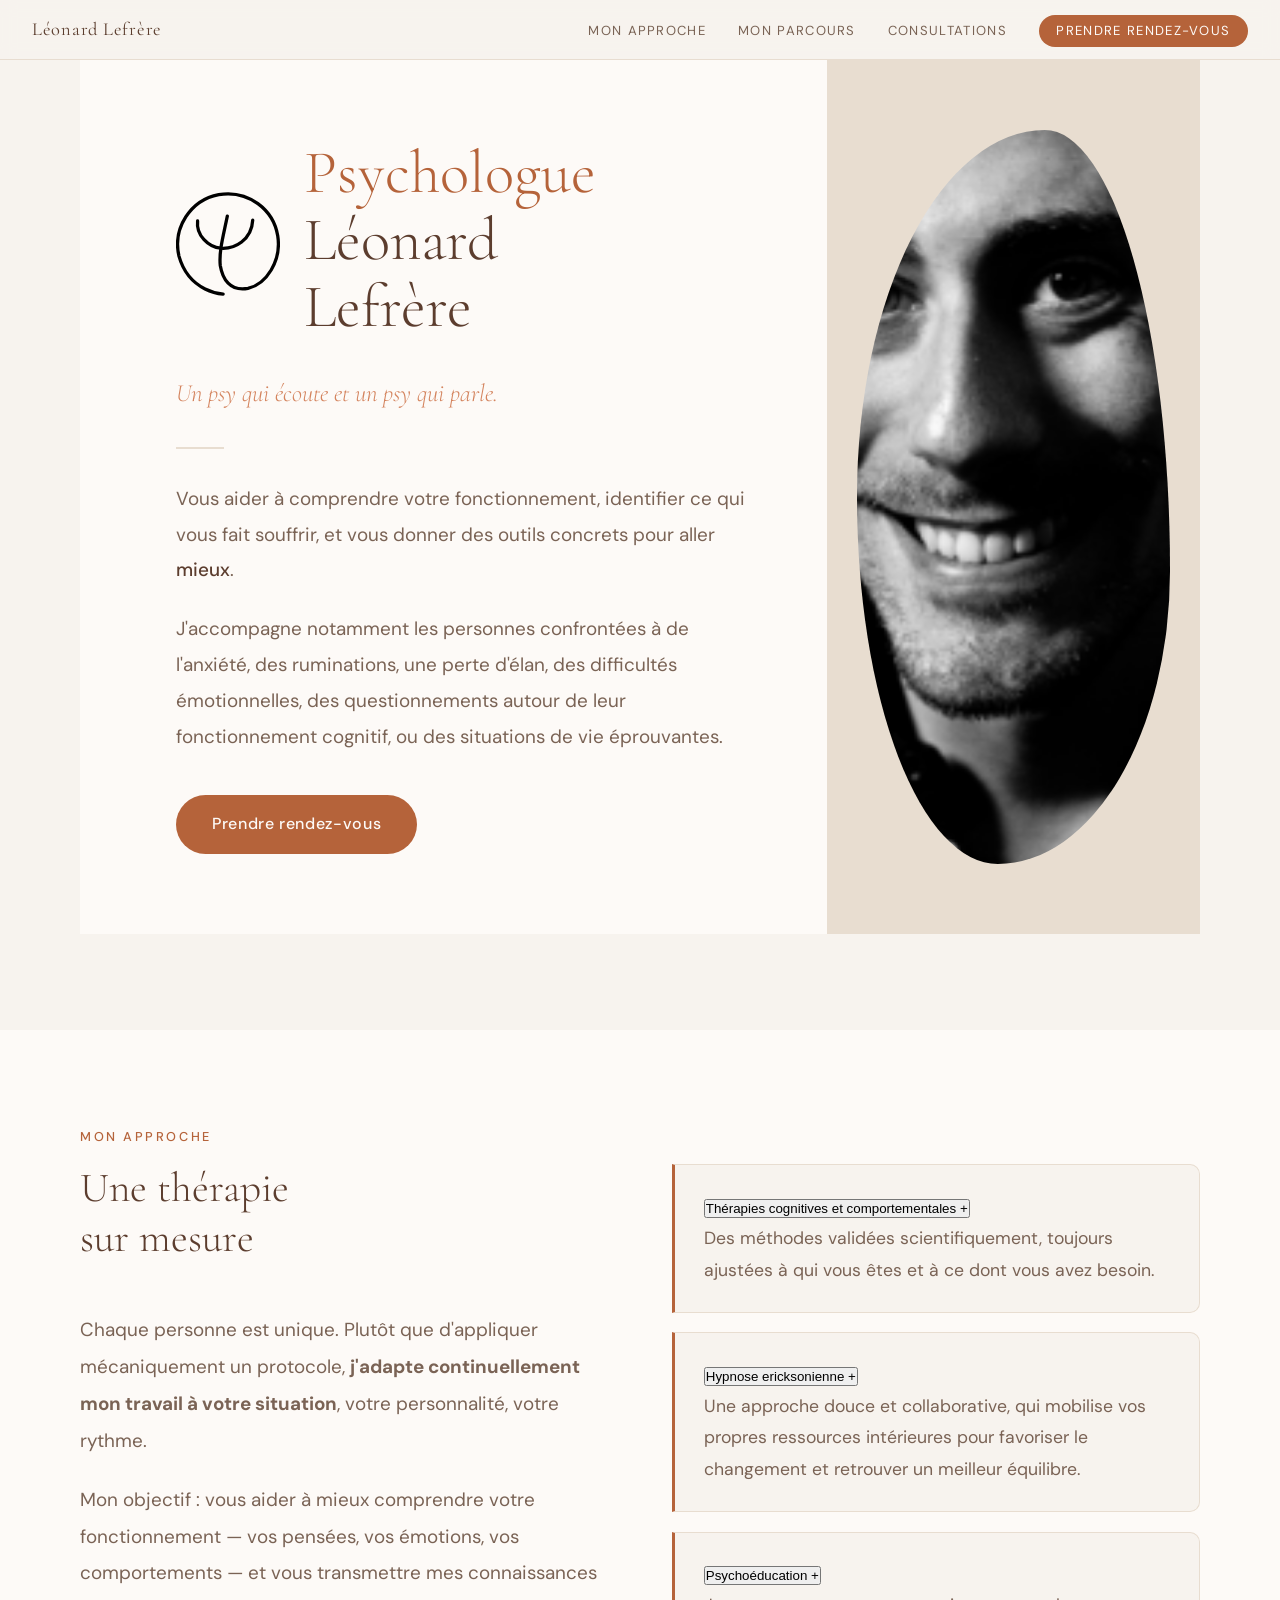
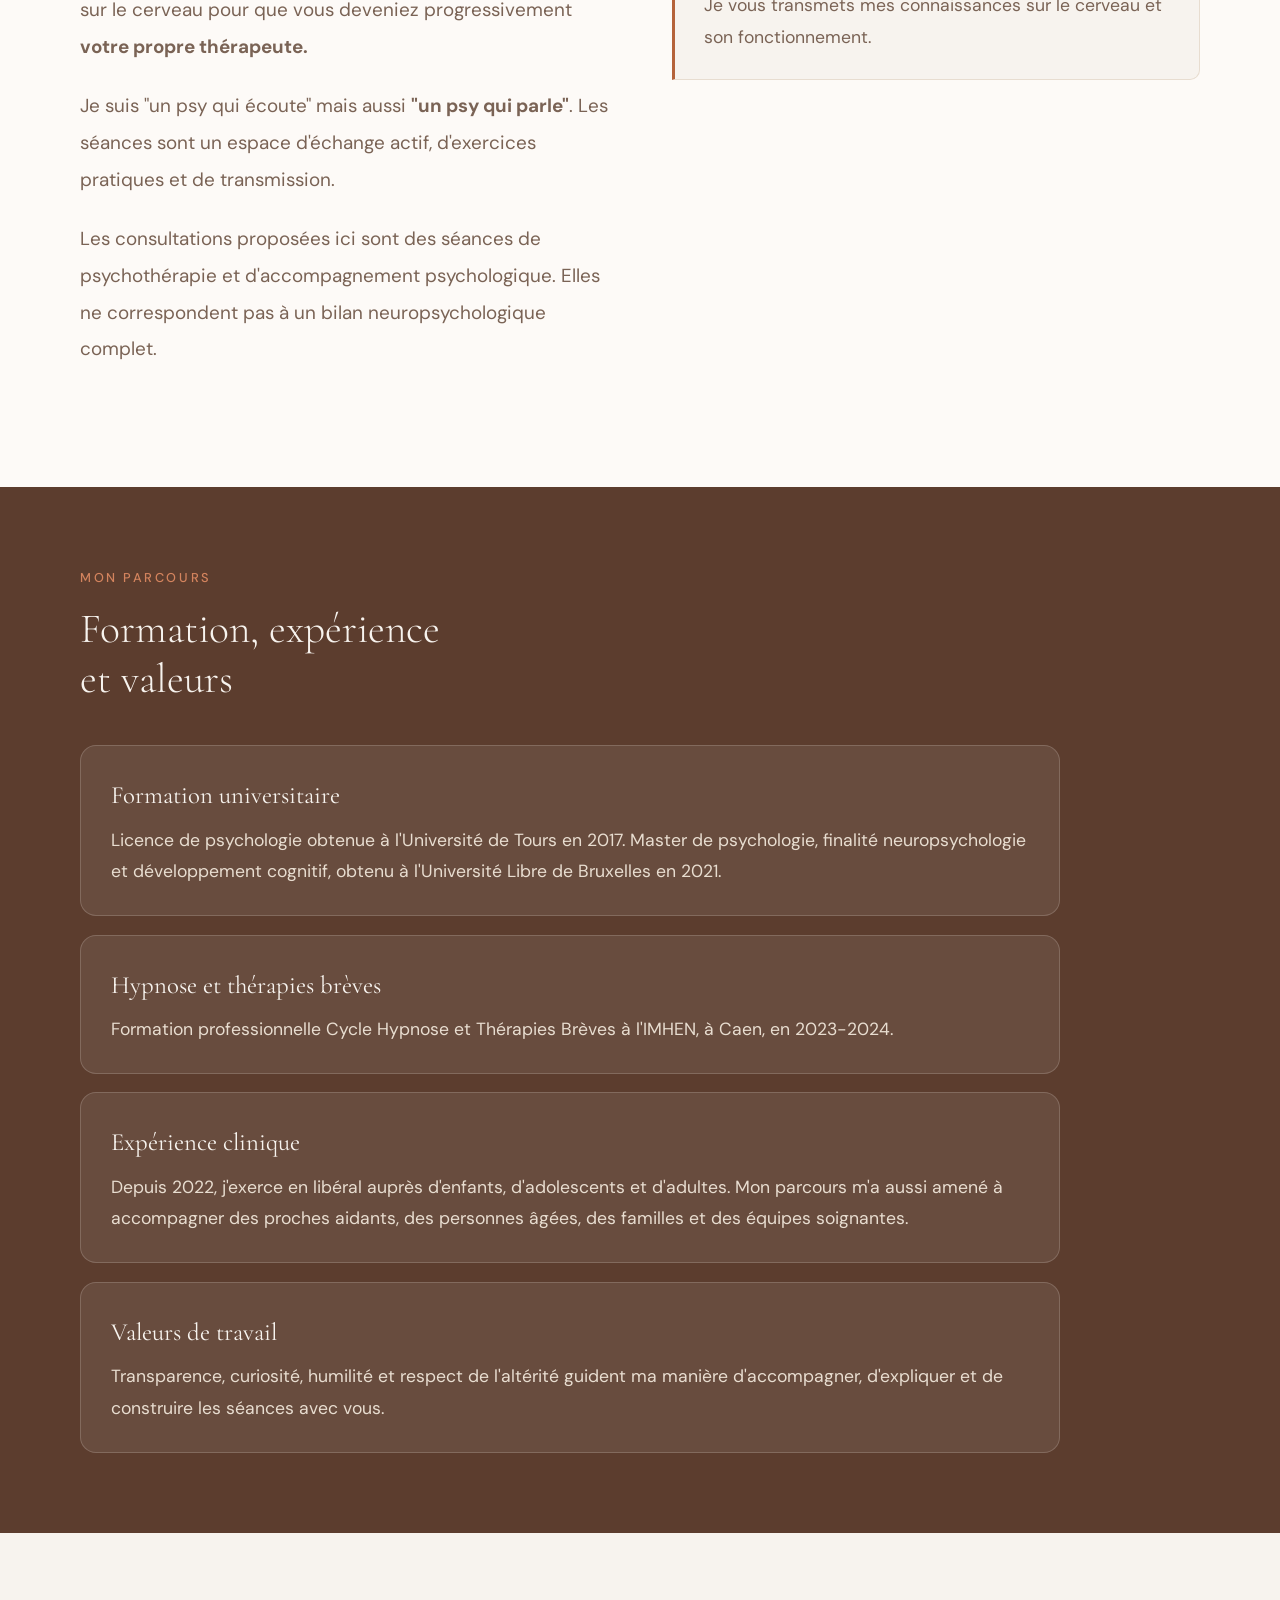
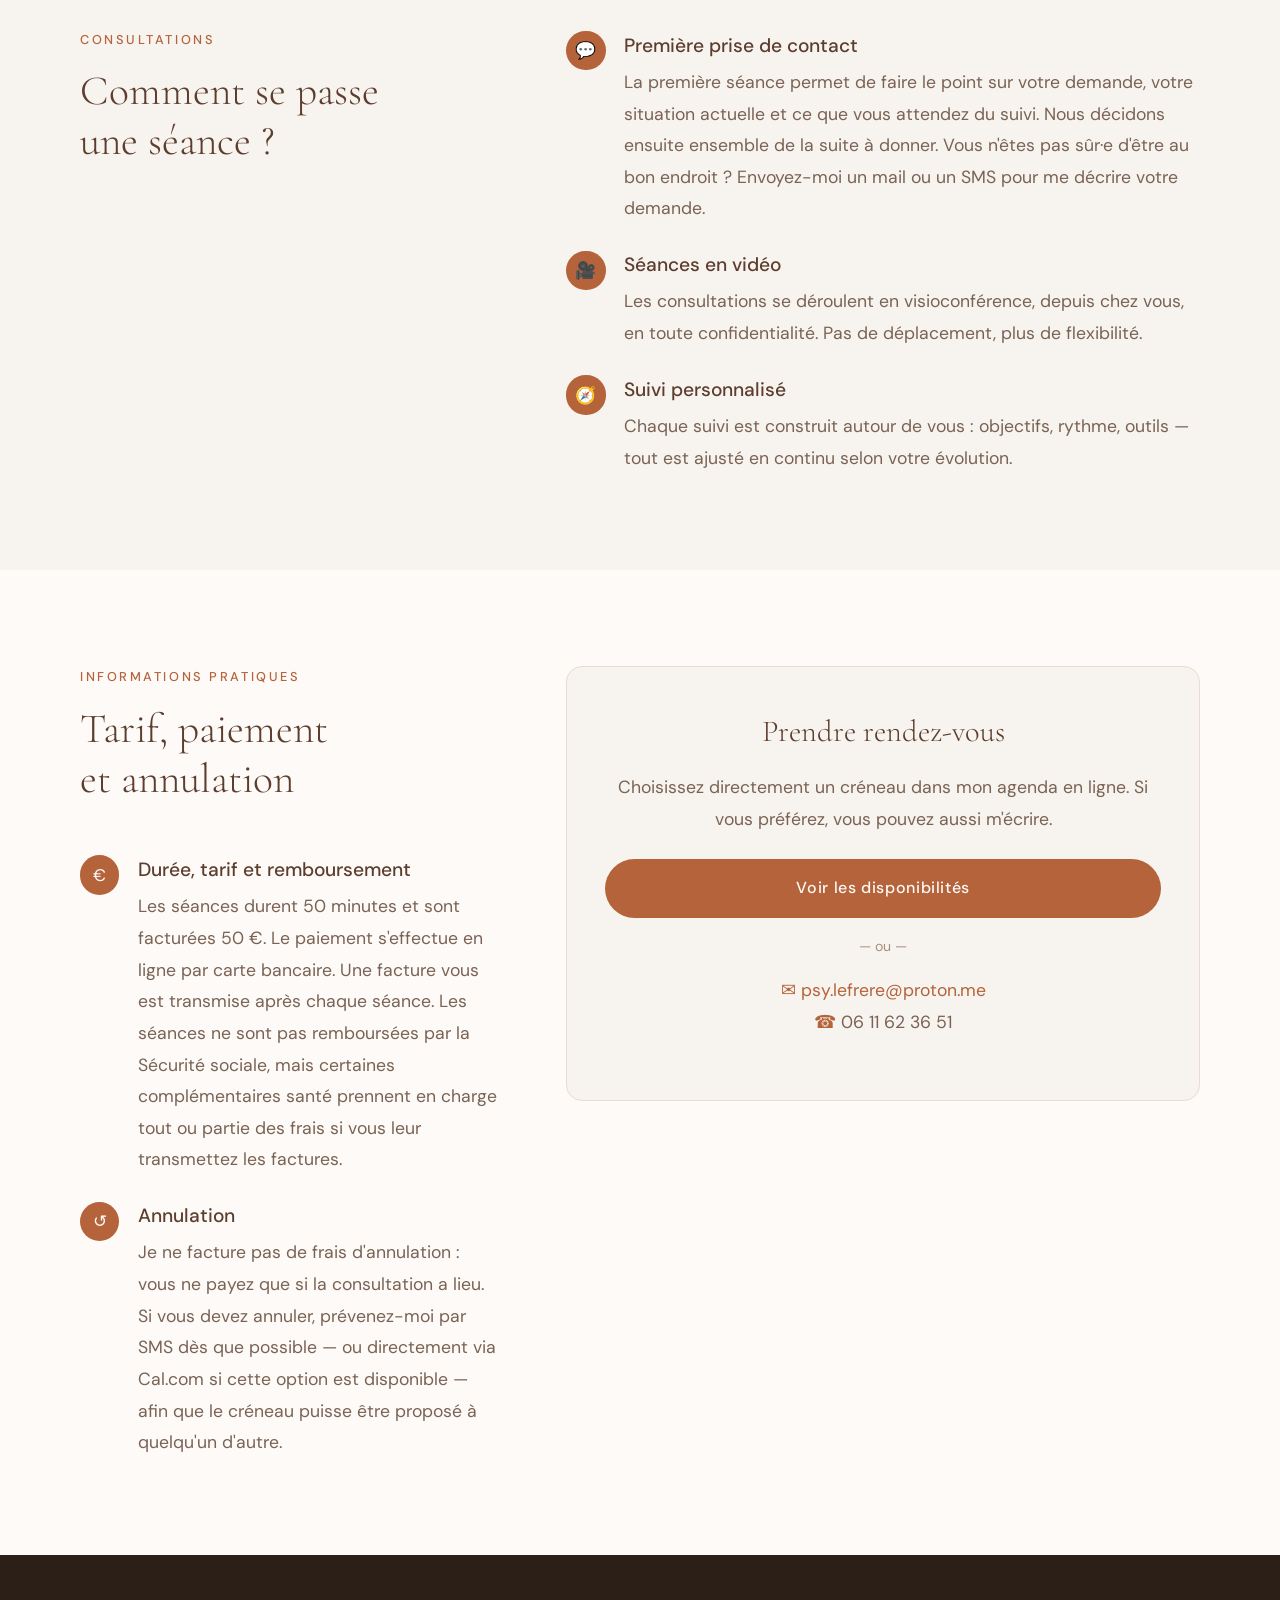
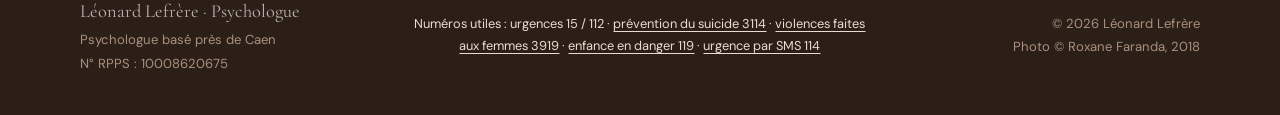
==== index.html @ c3545a17 "Transformer les cartes d'approche en accordéon" ====
<!DOCTYPE html>
<html lang="fr">
<head>
  <meta charset="UTF-8">
  <meta name="viewport" content="width=device-width, initial-scale=1.0">
  <meta name="description" content="Site professionnel de Léonard Lefrère, psychologue. Présentation de l'approche thérapeutique, du parcours, des consultations et prise de rendez-vous en ligne.">
  <title>Léonard Lefrère — Psychologue</title>
  <link rel="icon" type="image/svg+xml" href="favicon.svg">
  <link rel="stylesheet" href="style.css">
  <script src="content.js"></script>
</head>
<body>

<!-- NAVIGATION -->
<nav>
  <span class="nav-name"></span>
  <ul class="nav-links">
    <li><a href="#approche">Mon approche</a></li>
    <li><a href="#parcours">Mon parcours</a></li>
    <li><a href="#consultations">Consultations</a></li>
    <li><a href="#contact" class="nav-rdv">Prendre rendez-vous</a></li>
  </ul>
  <button class="nav-burger" aria-label="Menu" onclick="toggleMenu()">
    <span></span><span></span><span></span>
  </button>
</nav>

<!-- MENU MOBILE -->
<div class="nav-mobile" id="nav-mobile">
  <a href="#approche" onclick="closeMenu()">Mon approche</a>
  <a href="#parcours" onclick="closeMenu()">Mon parcours</a>
  <a href="#consultations" onclick="closeMenu()">Consultations</a>
  <a href="#contact" class="nav-rdv" onclick="closeMenu()">Prendre rendez-vous</a>
</div>

<!-- HERO -->
<section class="hero" id="accueil">
  <div class="hero-left">
    <div class="hero-heading">
      <img class="hero-logo" src="favicon.svg" alt="Logo du cabinet de Léonard Lefrère">
      <div class="hero-heading-text">
        <p class="hero-tag"></p>
        <h1 class="hero-name"></h1>
      </div>
    </div>
    <p class="hero-title"></p>
    <div class="hero-divider"></div>
    <p class="hero-intro"></p>
    <p class="hero-intro hero-publics"></p>
    <a class="btn-primary btn-rdv" target="_blank" rel="noopener noreferrer">Prendre rendez-vous</a>
  </div>
  <div class="hero-right">
    <div class="hero-shape"></div>
    <figure class="hero-photo-wrapper">
      <div class="hero-photo-placeholder" id="hero-photo">
        <span class="photo-hint">identite2.PNG</span>
      </div>
    </figure>
  </div>
</section>

<!-- APPROCHE -->
<section class="approche" id="approche">
  <p class="section-label">Mon approche</p>
  <div class="approche-grid">
    <div>
      <h2 class="section-title" id="approche-titre"></h2>
      <div class="approche-text" id="approche-texte"></div>
    </div>
    <div class="approche-cards" id="approche-methodes"></div>
  </div>
</section>

<!-- PARCOURS -->
<section class="parcours" id="parcours">
  <p class="section-label">Mon parcours</p>
  <h2 class="section-title" id="parcours-titre"></h2>
  <div class="parcours-cards" id="parcours-cartes"></div>
</section>

<!-- CONSULTATIONS : DÉROULEMENT -->
<section class="consultations consultations-deroulement" id="consultations">
  <div>
    <p class="section-label">Consultations</p>
    <h2 class="section-title">Comment se passe<br>une séance&nbsp;?</h2>
  </div>
  <div id="consultations-deroulement" class="consult-list"></div>
</section>

<!-- CONSULTATIONS : INFORMATIONS PRATIQUES -->
<section class="consultations consultations-pratiques" id="pratique">
  <div>
    <p class="section-label">Informations pratiques</p>
    <h2 class="section-title">Tarif, paiement<br>et annulation</h2>
    <div id="consultations-pratiques" class="consult-list"></div>
  </div>
  <div class="rdv-box" id="contact">
    <h3>Prendre rendez-vous</h3>
    <p>Choisissez directement un créneau dans mon agenda en ligne. Si vous préférez, vous pouvez aussi m'écrire.</p>
    <a class="btn-primary btn-rdv" id="rdv-btn" target="_blank" rel="noopener noreferrer">Voir les disponibilités</a>
    <p class="rdv-or">— ou —</p>
    <p class="rdv-contact" id="rdv-contact"></p>
  </div>
</section>

<!-- FOOTER -->
<footer>
  <div class="footer-identity" id="footer-identity"></div>
  <div class="footer-emergency" id="footer-emergency"></div>
  <div class="footer-info" id="footer-info"></div>
</footer>

<script>
  const c = CONTENU;

  document.querySelector('.nav-name').textContent = `${c.prenom} ${c.nom}`;

  document.querySelector('.hero-tag').textContent = c.titre;
  document.querySelector('.hero-name').innerHTML = `${c.prenom}<br>${c.nom}`;
  document.querySelector('.hero-title').textContent = c.accroche;
  document.querySelector('.hero-intro').innerHTML = c.hero.intro;
  document.querySelector('.hero-publics').textContent = c.hero.publics;

  document.querySelectorAll('.btn-rdv, .nav-rdv').forEach(link => {
    link.href = c.calcom;
    link.target = '_blank';
    link.rel = 'noopener noreferrer';
  });

  if (c.photo) {
    const photoEl = document.getElementById('hero-photo');
    photoEl.innerHTML = `<img src="${c.photo}" alt="Photo de ${c.prenom} ${c.nom}">`;
  }

  document.getElementById('approche-titre').innerHTML =
    c.approche.titre.replace('\n', '<br>');

  document.getElementById('approche-texte').innerHTML =
    c.approche.paragraphes.map(p => `<p>${p}</p>`).join('');

  document.getElementById('approche-methodes').innerHTML =
    c.approche.methodes.map((m, index) => `
      <div class="card-methode${index === 0 ? ' open' : ''}">
        <button class="card-methode-toggle" type="button" aria-expanded="${index === 0 ? 'true' : 'false'}" onclick="toggleApprocheCard(this)">
          <span>${m.titre}</span>
          <span class="card-methode-symbol" aria-hidden="true">+</span>
        </button>
        <p>${m.texte}</p>
      </div>
    `).join('');

  document.getElementById('parcours-titre').innerHTML =
    c.parcours.titre.replace('\n', '<br>');

  document.getElementById('parcours-cartes').innerHTML =
    c.parcours.cartes.map(carte => `
      <div class="parcours-card">
        <h3>${carte.titre}</h3>
        <p>${carte.texte}</p>
      </div>
    `).join('');

  function afficherConsultations(id, items) {
    document.getElementById(id).innerHTML =
      items.map(item => `
        <div class="consult-item">
          <div class="consult-icon" aria-hidden="true">${item.icone}</div>
          <div class="consult-item-text">
            <h4>${item.titre}</h4>
            <p>${item.texte}</p>
          </div>
        </div>
      `).join('');
  }

  afficherConsultations('consultations-deroulement', c.consultations.deroulement);
  afficherConsultations('consultations-pratiques', c.consultations.administratif);

  document.getElementById('rdv-contact').innerHTML =
    `<span class="contact-line"><span class="contact-icon" aria-hidden="true">✉</span> <a href="mailto:${c.email}">${c.email}</a></span><br><span class="contact-line"><span class="contact-icon" aria-hidden="true">☎</span> ${c.sms}</span>`;

  document.getElementById('footer-identity').innerHTML =
    `<span class="footer-name">${c.prenom} ${c.nom} · ${c.titre}</span><br>${c.localisation}<br>N° RPPS : ${c.numeroRPPS}`;
  document.getElementById('footer-emergency').innerHTML = c.numerosUtiles;
  document.getElementById('footer-info').innerHTML =
    `© ${new Date().getFullYear()} ${c.prenom} ${c.nom}<br>${c.creditPhoto}`;

  function toggleApprocheCard(button) {
    const selectedCard = button.closest('.card-methode');
    const isAlreadyOpen = selectedCard.classList.contains('open');

    document.querySelectorAll('.card-methode').forEach(card => {
      card.classList.remove('open');
      const toggle = card.querySelector('.card-methode-toggle');
      if (toggle) toggle.setAttribute('aria-expanded', 'false');
    });

    if (!isAlreadyOpen) {
      selectedCard.classList.add('open');
      button.setAttribute('aria-expanded', 'true');
    }
  }

  function toggleMenu() {
    document.getElementById('nav-mobile').classList.toggle('open');
  }
  function closeMenu() {
    document.getElementById('nav-mobile').classList.remove('open');
  }
</script>

</body>
</html>
---- style.css ----
/**
 * ============================================================
 *  THÈME DU SITE — modifiez ce fichier pour changer les couleurs et polices
 * ============================================================
 */

/* --- Polices Google Fonts --- */
@import url('https://fonts.googleapis.com/css2?family=Cormorant+Garamond:ital,wght@0,300;0,400;0,600;1,300;1,400&family=DM+Sans:wght@300;400;500&display=swap');

/* --- Variables de couleur --- */
:root {
  --cream:            #F7F3EE;
  --sand:             #E8DDD0;
  --terracotta:       #B5633A;
  --terracotta-light: #D4845E;
  --terracotta-dark:  #8A4526;
  --brown-warm:       #5C3D2E;
  --text-main:        #2C1F17;
  --text-muted:       #7A6355;
  --text-light:       #A89080;
  --white:            #FDFAF7;
}

/* ============================================================
   BASE
   ============================================================ */

*, *::before, *::after { box-sizing: border-box; margin: 0; padding: 0; }

html { scroll-behavior: smooth; }

body {
  font-family: 'DM Sans', sans-serif;
  background-color: var(--cream);
  color: var(--text-main);
  font-size: 18px;
  line-height: 1.78;
}

/* ============================================================
   NAVIGATION
   ============================================================ */

nav {
  position: fixed;
  top: 0; left: 0; right: 0;
  z-index: 100;
  background: rgba(247, 243, 238, 0.92);
  backdrop-filter: blur(8px);
  border-bottom: 1px solid var(--sand);
  padding: 0 2rem;
  height: 60px;
  display: flex;
  align-items: center;
  justify-content: space-between;
}

.nav-name {
  font-family: 'Cormorant Garamond', serif;
  font-size: 1.15rem;
  font-weight: 400;
  letter-spacing: 0.04em;
  color: var(--brown-warm);
}

.nav-links {
  display: flex;
  gap: 2rem;
  list-style: none;
}

.nav-links a {
  font-size: 0.82rem;
  letter-spacing: 0.1em;
  text-transform: uppercase;
  color: var(--text-muted);
  text-decoration: none;
  font-weight: 400;
  transition: color 0.2s;
}

.nav-links a:hover { color: var(--terracotta); }

.nav-rdv {
  background: var(--terracotta);
  color: var(--white) !important;
  padding: 0.45rem 1.1rem;
  border-radius: 2rem;
  transition: background 0.2s !important;
}

.nav-rdv:hover {
  background: var(--terracotta-dark) !important;
  color: var(--white) !important;
}

.nav-burger {
  display: none;
  flex-direction: column;
  gap: 5px;
  cursor: pointer;
  padding: 4px;
  background: none;
  border: none;
}

.nav-burger span {
  display: block;
  width: 22px;
  height: 1.5px;
  background: var(--brown-warm);
  transition: all 0.25s;
}

.nav-mobile {
  display: none;
  position: fixed;
  top: 60px; left: 0; right: 0;
  background: var(--white);
  border-bottom: 1px solid var(--sand);
  padding: 1.5rem 2rem;
  flex-direction: column;
  gap: 1.2rem;
  z-index: 99;
}

.nav-mobile.open { display: flex; }

.nav-mobile a {
  font-size: 0.95rem;
  letter-spacing: 0.08em;
  text-transform: uppercase;
  color: var(--text-muted);
  text-decoration: none;
}

.nav-mobile .nav-rdv {
  text-align: center;
  padding: 0.7rem 1rem;
  margin-top: 0.5rem;
}

/* ============================================================
   HERO
   ============================================================ */

.hero {
  min-height: 100vh;
  display: grid;
  grid-template-columns: 2fr 1fr;
  padding-top: 60px;
}

.hero-left {
  display: flex;
  flex-direction: column;
  justify-content: center;
  padding: 5rem 5rem 5rem 6rem;
  background: var(--white);
}

.hero-heading {
  display: flex;
  align-items: center;
  gap: 1.5rem;
  margin-bottom: 1.5rem;
}

.hero-logo {
  width: 6.5rem;
  height: 6.5rem;
  object-fit: contain;
  flex-shrink: 0;
}

.hero-heading-text { min-width: 0; }

.hero-tag {
  font-family: 'Cormorant Garamond', serif;
  font-size: 3.8rem;
  font-weight: 300;
  line-height: 1.1;
  color: var(--terracotta);
}

.hero-name {
  font-family: 'Cormorant Garamond', serif;
  font-size: 3.8rem;
  font-weight: 300;
  line-height: 1.1;
  color: var(--brown-warm);
  margin-bottom: 0.4rem;
}

.hero-title {
  font-family: 'Cormorant Garamond', serif;
  font-size: 1.55rem;
  font-style: italic;
  font-weight: 300;
  color: var(--terracotta-light);
  margin-bottom: 2rem;
}

.hero-divider {
  width: 48px;
  height: 1.5px;
  background: var(--sand);
  margin-bottom: 2rem;
}

.hero-intro {
  font-size: 1.18rem;
  color: var(--text-muted);
  line-height: 1.9;
  max-width: 620px;
  margin-bottom: 1.45rem;
}

.hero-publics { margin-bottom: 2.5rem; }
.hero-intro strong { color: var(--brown-warm); font-weight: 500; }

.hero-right {
  background: var(--sand);
  position: relative;
  overflow: hidden;
  display: flex;
  align-items: flex-end;
  justify-content: center;
}

.hero-shape {
  display: none;
}

.hero-photo-wrapper {
  position: absolute;
  z-index: 1;
  top: 8%;
  left: 8%;
  width: 84%;
  height: 84%;
  max-width: none;
  margin: 0;
}

.hero-photo-placeholder {
  width: 100%;
  height: 100%;
  background: linear-gradient(170deg, var(--sand) 0%, #D4C4B5 100%);
  border-radius: 60% 40% 55% 45% / 50% 60% 40% 50%;
  display: flex;
  align-items: center;
  justify-content: center;
  overflow: hidden;
}

.hero-photo-placeholder img {
  width: 100%;
  height: 100%;
  object-fit: cover;
  object-position: center center;
}

.photo-hint {
  font-size: 0.75rem;
  color: var(--text-muted);
  opacity: 0.6;
  text-align: center;
  padding: 0 1.5rem;
}

/* ============================================================
   BOUTON PRINCIPAL
   ============================================================ */

.btn-primary {
  display: inline-block;
  background: var(--terracotta);
  color: var(--white);
  text-decoration: none;
  padding: 0.95rem 2.25rem;
  border-radius: 2rem;
  font-size: 1rem;
  font-weight: 500;
  letter-spacing: 0.04em;
  transition: background 0.2s, transform 0.15s;
  cursor: pointer;
  border: none;
  width: fit-content;
}

.btn-primary:hover {
  background: var(--terracotta-dark);
  transform: translateY(-1px);
}

/* ============================================================
   SECTIONS COMMUNES
   ============================================================ */

section { padding: 6rem 5rem; }

.section-label {
  font-size: 0.8rem;
  letter-spacing: 0.2em;
  text-transform: uppercase;
  color: var(--terracotta);
  font-weight: 500;
  margin-bottom: 1rem;
}

.section-title {
  font-family: 'Cormorant Garamond', serif;
  font-size: 2.6rem;
  font-weight: 300;
  color: var(--brown-warm);
  line-height: 1.2;
  margin-bottom: 3rem;
}

/* ============================================================
   SECTION APPROCHE
   ============================================================ */

.approche { background: var(--white); }

.approche-grid {
  display: grid;
  grid-template-columns: 1fr 1fr;
  gap: 4rem;
  align-items: start;
}

.approche-text {
  font-size: 1.18rem;
  color: var(--text-muted);
  line-height: 1.95;
}

.approche-text p { margin-bottom: 1.4rem; }

.approche-cards {
  display: flex;
  flex-direction: column;
  gap: 1.2rem;
}

.card-methode {
  background: var(--cream);
  border: 1px solid var(--sand);
  border-left: 3px solid var(--terracotta);
  border-radius: 0 10px 10px 0;
  padding: 1.6rem 1.8rem;
}

.card-methode h3 {
  font-family: 'Cormorant Garamond', serif;
  font-size: 1.45rem;
  font-weight: 400;
  color: var(--brown-warm);
  margin-bottom: 0.45rem;
}

.card-methode p {
  font-size: 1.1rem;
  color: var(--text-muted);
  line-height: 1.8;
}

/* ============================================================
   SECTION PARCOURS
   ============================================================ */

.parcours {
  background: var(--brown-warm);
  padding: 5rem;
}

.parcours .section-label { color: var(--terracotta-light); }

.parcours .section-title {
  color: var(--cream);
  margin-bottom: 2.5rem;
}

.parcours-cards {
  display: grid;
  grid-template-columns: 1fr;
  gap: 1.15rem;
  max-width: 980px;
}

.parcours-card {
  background: rgba(253, 250, 247, 0.08);
  border: 1px solid rgba(247, 243, 238, 0.18);
  border-radius: 16px;
  padding: 1.7rem 1.9rem;
}

.parcours-card h3 {
  font-family: 'Cormorant Garamond', serif;
  font-size: 1.55rem;
  font-weight: 400;
  color: var(--cream);
  margin-bottom: 0.45rem;
}

.parcours-card p {
  font-size: 1.1rem;
  color: var(--sand);
  line-height: 1.8;
}

/* ============================================================
   SECTION CONSULTATIONS
   ============================================================ */

.consultations {
  display: grid;
  grid-template-columns: minmax(260px, 0.8fr) minmax(0, 1.2fr);
  gap: 4rem;
  align-items: start;
}

.consultations-deroulement { background: var(--cream); }
.consultations-pratiques { background: var(--white); }

.consult-list {
  display: flex;
  flex-direction: column;
  gap: 1.45rem;
}

.consult-item {
  display: flex;
  gap: 1.15rem;
  align-items: flex-start;
}

.consult-icon {
  width: 2.45rem;
  height: 2.45rem;
  border-radius: 50%;
  background: var(--terracotta);
  color: var(--white);
  display: flex;
  align-items: center;
  justify-content: center;
  flex-shrink: 0;
  font-size: 1.05rem;
  line-height: 1;
  margin-top: 0.15rem;
}

.consult-item-text h4 {
  font-weight: 500;
  color: var(--brown-warm);
  margin-bottom: 0.25rem;
  font-size: 1.2rem;
}

.consult-item-text p {
  font-size: 1.1rem;
  color: var(--text-muted);
  line-height: 1.8;
}

.rdv-box {
  background: var(--cream);
  border: 1px solid var(--sand);
  border-radius: 16px;
  padding: 2.35rem;
  text-align: center;
}

.rdv-box h3 {
  font-family: 'Cormorant Garamond', serif;
  font-size: 1.9rem;
  font-weight: 300;
  color: var(--brown-warm);
  margin-bottom: 0.8rem;
}

.rdv-box p {
  font-size: 1.1rem;
  color: var(--text-muted);
  margin-bottom: 1.5rem;
  line-height: 1.8;
}

.rdv-box .btn-primary { width: 100%; text-align: center; }

.rdv-or {
  font-size: 0.88rem !important;
  color: var(--text-light) !important;
  margin: 1rem 0 !important;
}

.rdv-contact { font-size: 1.1rem !important; color: var(--text-muted); }
.rdv-contact a { color: var(--terracotta); text-decoration: none; }
.contact-icon { color: var(--terracotta); font-weight: 500; }

/* ============================================================
   FOOTER
   ============================================================ */

footer {
  background: var(--text-main);
  padding: 2.5rem 5rem;
  display: grid;
  grid-template-columns: 1fr 1.5fr 1fr;
  align-items: center;
  gap: 2rem;
}

.footer-identity {
  font-size: 0.82rem;
  color: var(--text-light);
  line-height: 1.8;
}

.footer-name {
  font-family: 'Cormorant Garamond', serif;
  font-size: 1.15rem;
  color: var(--cream);
  opacity: 0.7;
}

.footer-emergency {
  display: block;
  font-size: 0.8rem;
  color: var(--sand);
  text-align: center;
  line-height: 1.75;
}

.footer-emergency a,
.footer-emergency a:visited,
.footer-emergency a:active {
  color: inherit !important;
  text-decoration: underline;
  text-underline-offset: 3px;
  transition: opacity 0.2s;
}

.footer-emergency a:hover {
  color: inherit !important;
  opacity: 0.78;
}

.footer-info {
  font-size: 0.82rem;
  color: var(--text-light);
  text-align: right;
  line-height: 1.8;
}

/* ============================================================
   ANIMATIONS
   ============================================================ */

@keyframes fadeUp {
  from { opacity: 0; transform: translateY(24px); }
  to   { opacity: 1; transform: translateY(0); }
}

.hero-heading { animation: fadeUp 0.6s ease both 0.1s; }
.hero-title   { animation: fadeUp 0.6s ease both 0.3s; }
.hero-divider { animation: fadeUp 0.6s ease both 0.35s; }
.hero-intro   { animation: fadeUp 0.6s ease both 0.4s; }
.btn-primary  { animation: fadeUp 0.6s ease both 0.5s; }

/* ============================================================
   RESPONSIVE — TABLETTE (≤ 900px)
   ============================================================ */

@media (max-width: 900px) {
  body { font-size: 16px; }
  section { padding: 4rem 2.5rem; }

  .hero {
    grid-template-columns: 1fr;
    min-height: auto;
  }

  .hero-left {
    padding: 4rem 2.5rem 3rem;
    order: 2;
  }

  .hero-right {
    order: 1;
    min-height: 280px;
    align-items: center;
  }

  .hero-photo-wrapper {
    position: relative;
    top: auto;
    left: auto;
    height: auto;
    width: 55%;
    max-width: 220px;
    margin-top: 1.5rem;
    margin-bottom: 1.5rem;
  }

  .hero-photo-placeholder {
    aspect-ratio: 3/4;
    height: auto;
    border-radius: 48% 52% 30% 70% / 60% 40% 60% 40%;
  }

  .hero-photo-placeholder img {
    width: 100%;
    height: 100%;
  }

  .hero-logo { width: 5.5rem; height: 5.5rem; }

  .hero-name,
  .hero-tag { font-size: 3rem; }

  .approche-grid { grid-template-columns: 1fr; gap: 2.5rem; }

  .parcours { padding: 4rem 2.5rem; }
  .parcours-cards { grid-template-columns: 1fr; max-width: none; }

  .consultations { grid-template-columns: 1fr; gap: 2.5rem; }

  footer {
    grid-template-columns: 1fr;
    padding: 2rem 2.5rem;
    text-align: left;
    gap: 1rem;
  }

  .footer-emergency {
    order: 3;
    width: 100%;
    text-align: left;
    color: var(--sand);
    border-top: 1px solid rgba(247, 243, 238, 0.16);
    padding-top: 1rem;
    margin-top: 0.25rem;
  }

  .footer-info { text-align: left; }

  .nav-links { display: none; }
  .nav-burger { display: flex; }
}

/* ============================================================
   RESPONSIVE — MOBILE (≤ 480px)
   ============================================================ */

@media (max-width: 480px) {
  section { padding: 3.5rem 1.5rem; }

  nav { padding: 0 1.5rem; }

  .hero-left { padding: 3rem 1.5rem 2.5rem; }

  .hero-heading {
    align-items: flex-start;
    gap: 1rem;
  }

  .hero-logo { width: 4rem; height: 4rem; }

  .hero-name,
  .hero-tag { font-size: 2.45rem; }
  .hero-title { font-size: 1.25rem; }
  .section-title { font-size: 2.1rem; }

  .hero-intro,
  .approche-text,
  .consult-item-text p,
  .rdv-box p,
  .rdv-contact { font-size: 1.05rem !important; }

  .card-methode p,
  .parcours-card p { font-size: 1.05rem; }

  .hero-right { min-height: 240px; }
  .hero-photo-wrapper { width: 60%; max-width: 180px; }

  .parcours { padding: 3.5rem 1.5rem; }
  .parcours-cards { grid-template-columns: 1fr; }

  .consult-icon {
    width: 2.1rem;
    height: 2.1rem;
    font-size: 0.95rem;
  }

  footer {
    padding: 2rem 1.5rem;
    gap: 0.75rem;
  }

  .footer-emergency {
    display: block;
    font-size: 0.78rem;
    line-height: 1.75;
  }
}
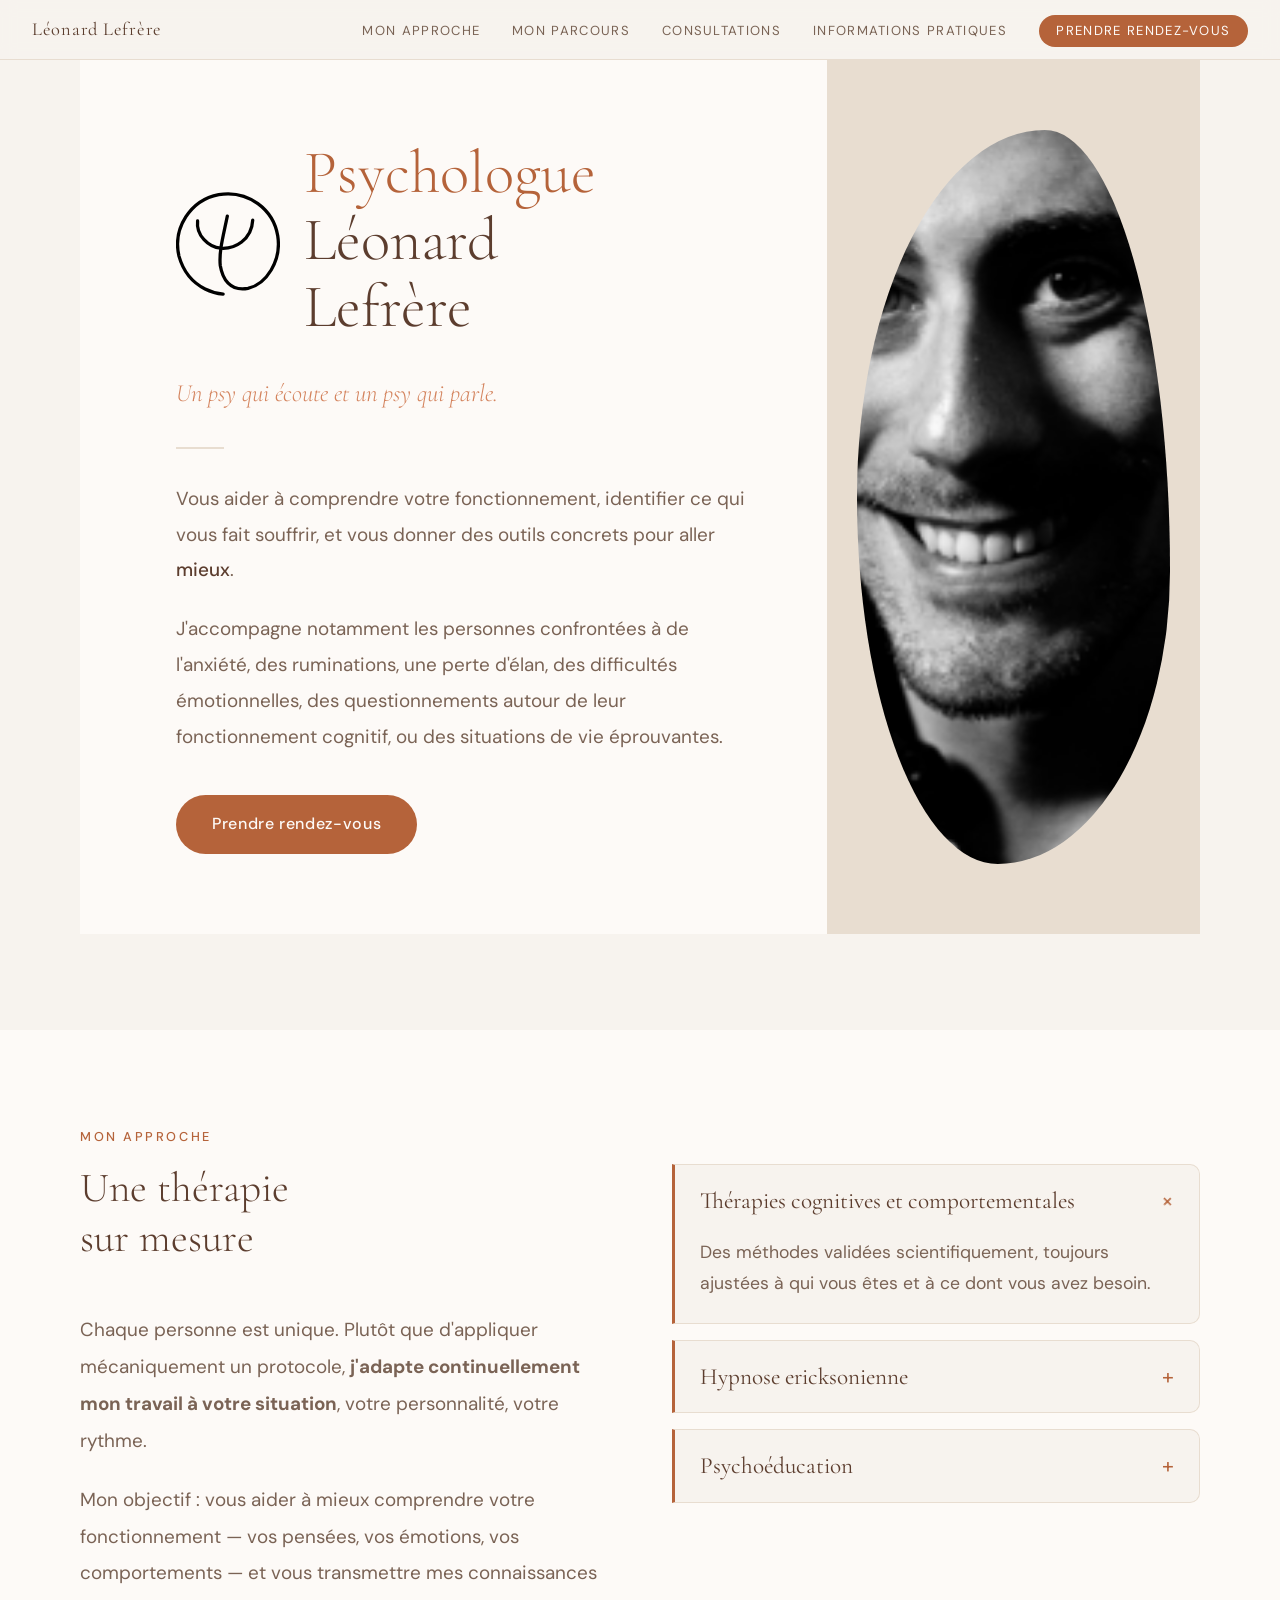
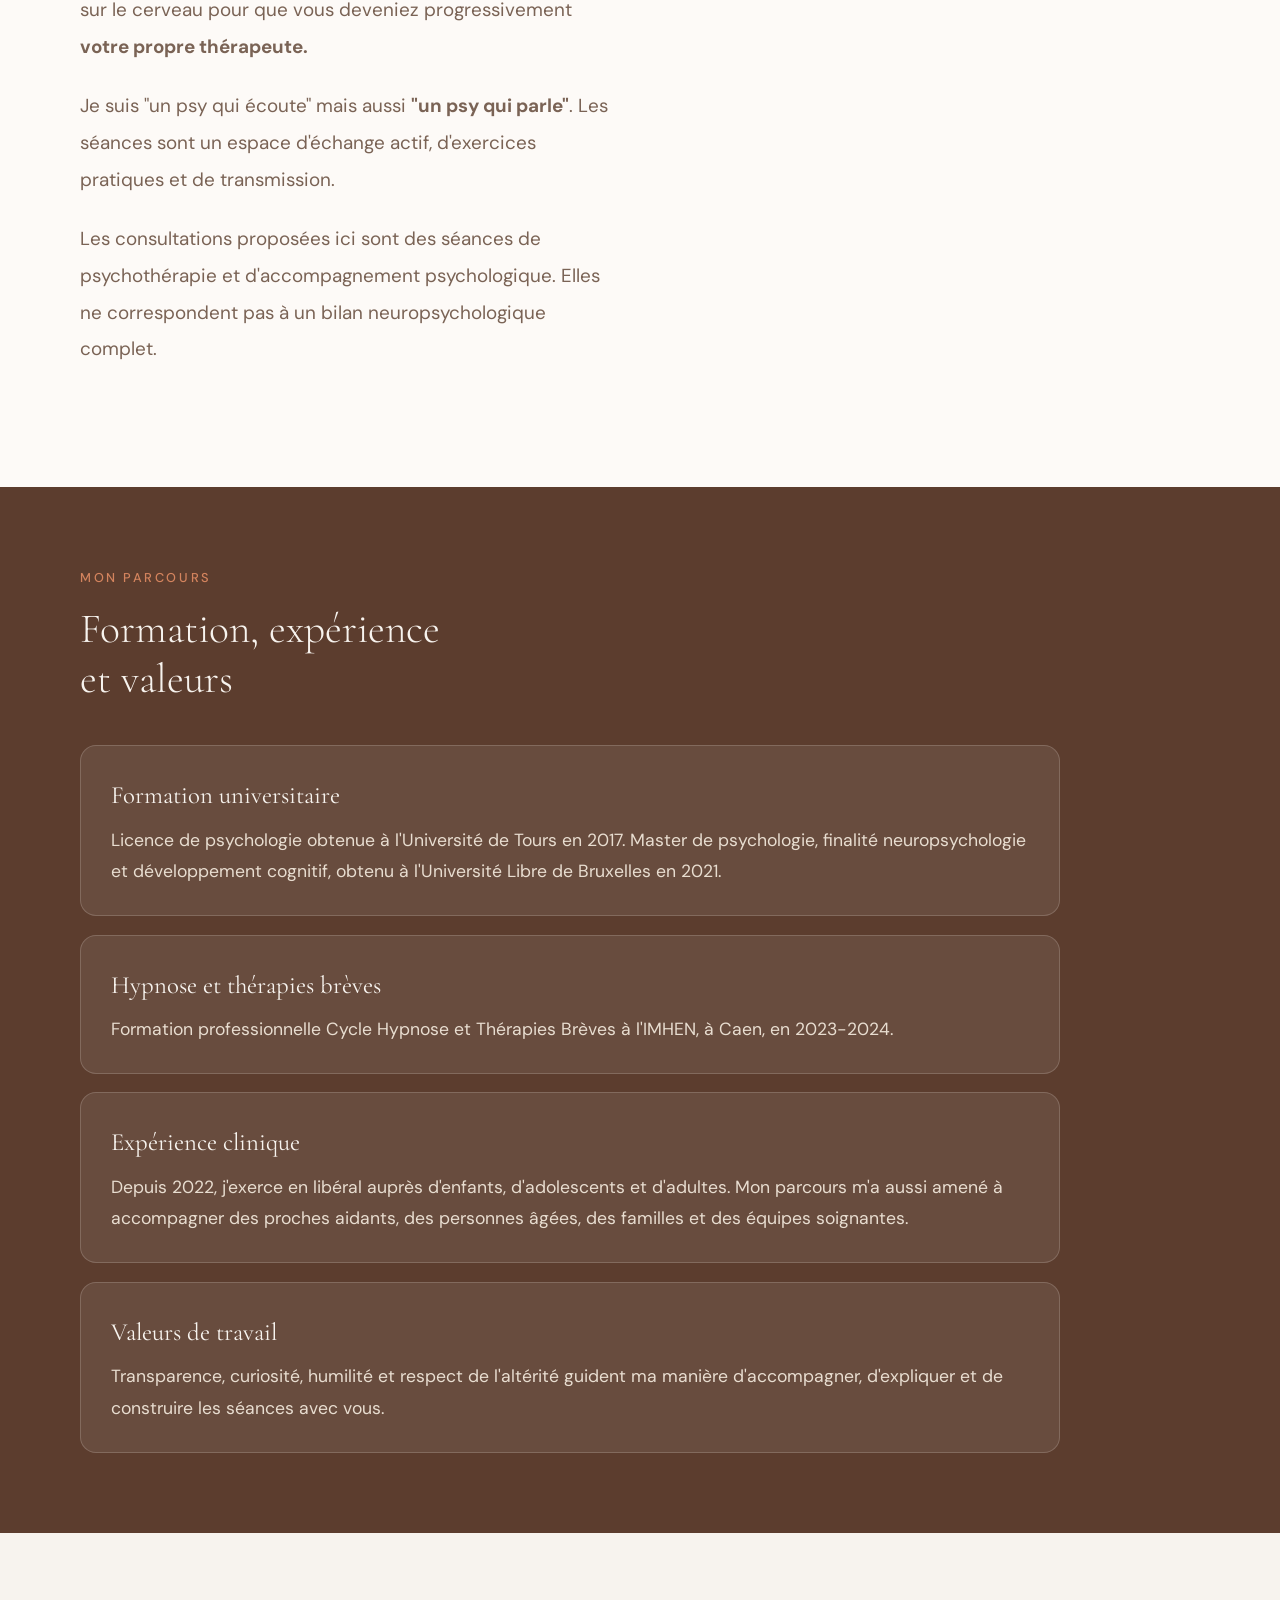
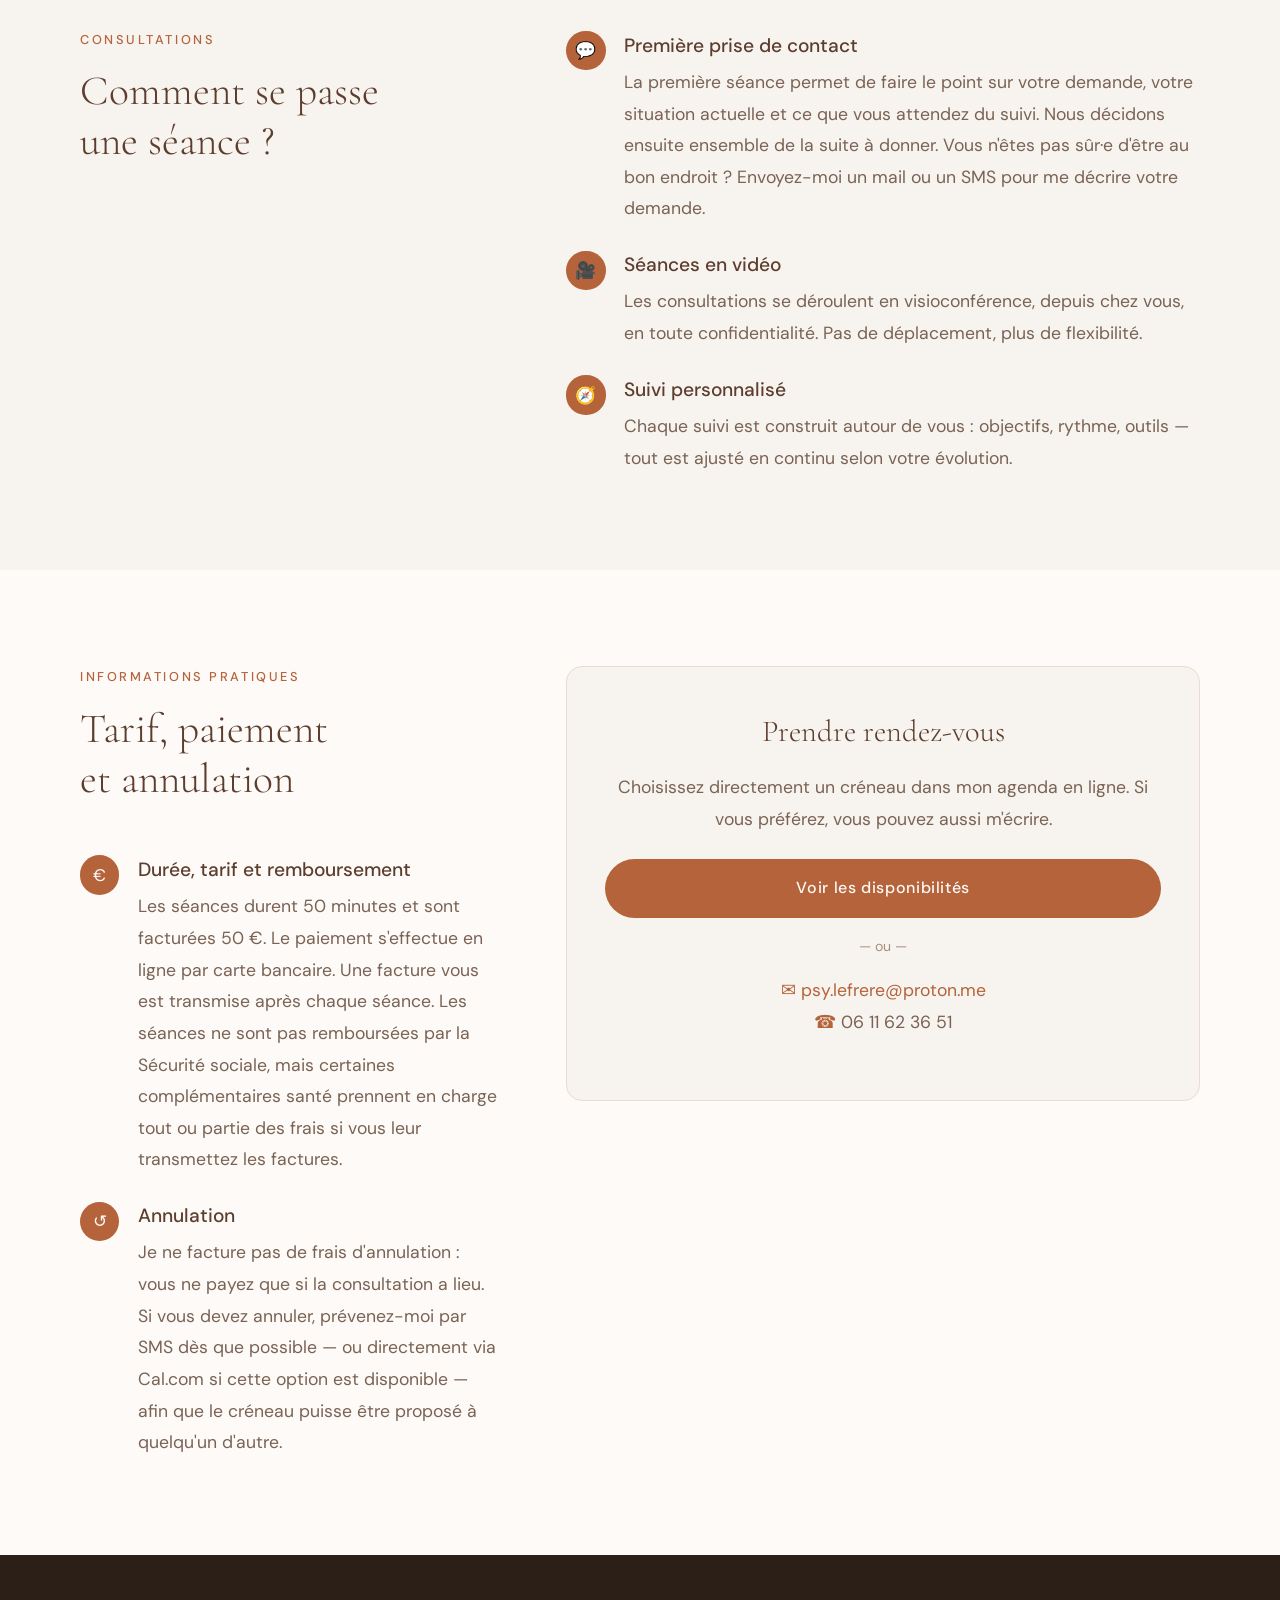
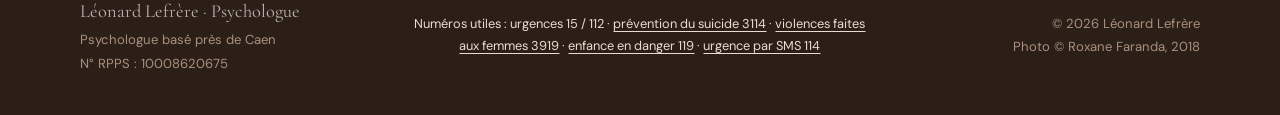
==== commit 875e435c: "Ajouter les informations pratiques au menu" ====
--- a/index.html
+++ b/index.html
@@ -18,6 +18,7 @@
     <li><a href="#approche">Mon approche</a></li>
     <li><a href="#parcours">Mon parcours</a></li>
     <li><a href="#consultations">Consultations</a></li>
+    <li><a href="#pratique">Informations pratiques</a></li>
     <li><a href="#contact" class="nav-rdv">Prendre rendez-vous</a></li>
   </ul>
   <button class="nav-burger" aria-label="Menu" onclick="toggleMenu()">
@@ -30,6 +31,7 @@
   <a href="#approche" onclick="closeMenu()">Mon approche</a>
   <a href="#parcours" onclick="closeMenu()">Mon parcours</a>
   <a href="#consultations" onclick="closeMenu()">Consultations</a>
+  <a href="#pratique" onclick="closeMenu()">Informations pratiques</a>
   <a href="#contact" class="nav-rdv" onclick="closeMenu()">Prendre rendez-vous</a>
 </div>
 
--- a/style.css
+++ b/style.css
@@ -342,7 +342,7 @@
 .approche-cards {
   display: flex;
   flex-direction: column;
-  gap: 1.2rem;
+  gap: 1rem;
 }
 
 .card-methode {
@@ -350,21 +350,47 @@
   border: 1px solid var(--sand);
   border-left: 3px solid var(--terracotta);
   border-radius: 0 10px 10px 0;
-  padding: 1.6rem 1.8rem;
-}
-
-.card-methode h3 {
+  overflow: hidden;
+}
+
+.card-methode-toggle {
+  width: 100%;
+  padding: 1.35rem 1.55rem;
+  background: transparent;
+  border: none;
+  color: var(--brown-warm);
+  cursor: pointer;
+  display: flex;
+  align-items: center;
+  justify-content: space-between;
+  gap: 1rem;
+  text-align: left;
   font-family: 'Cormorant Garamond', serif;
   font-size: 1.45rem;
   font-weight: 400;
-  color: var(--brown-warm);
-  margin-bottom: 0.45rem;
+}
+
+.card-methode-symbol {
+  font-family: 'DM Sans', sans-serif;
+  font-size: 1.35rem;
+  color: var(--terracotta);
+  transition: transform 0.2s;
 }
 
 .card-methode p {
+  display: none;
+  padding: 0 1.55rem 1.45rem;
   font-size: 1.1rem;
   color: var(--text-muted);
   line-height: 1.8;
+}
+
+.card-methode.open p {
+  display: block;
+}
+
+.card-methode.open .card-methode-symbol {
+  transform: rotate(45deg);
 }
 
 /* ============================================================
@@ -680,6 +706,7 @@
   .rdv-box p,
   .rdv-contact { font-size: 1.05rem !important; }
 
+  .card-methode-toggle { font-size: 1.3rem; }
   .card-methode p,
   .parcours-card p { font-size: 1.05rem; }
 
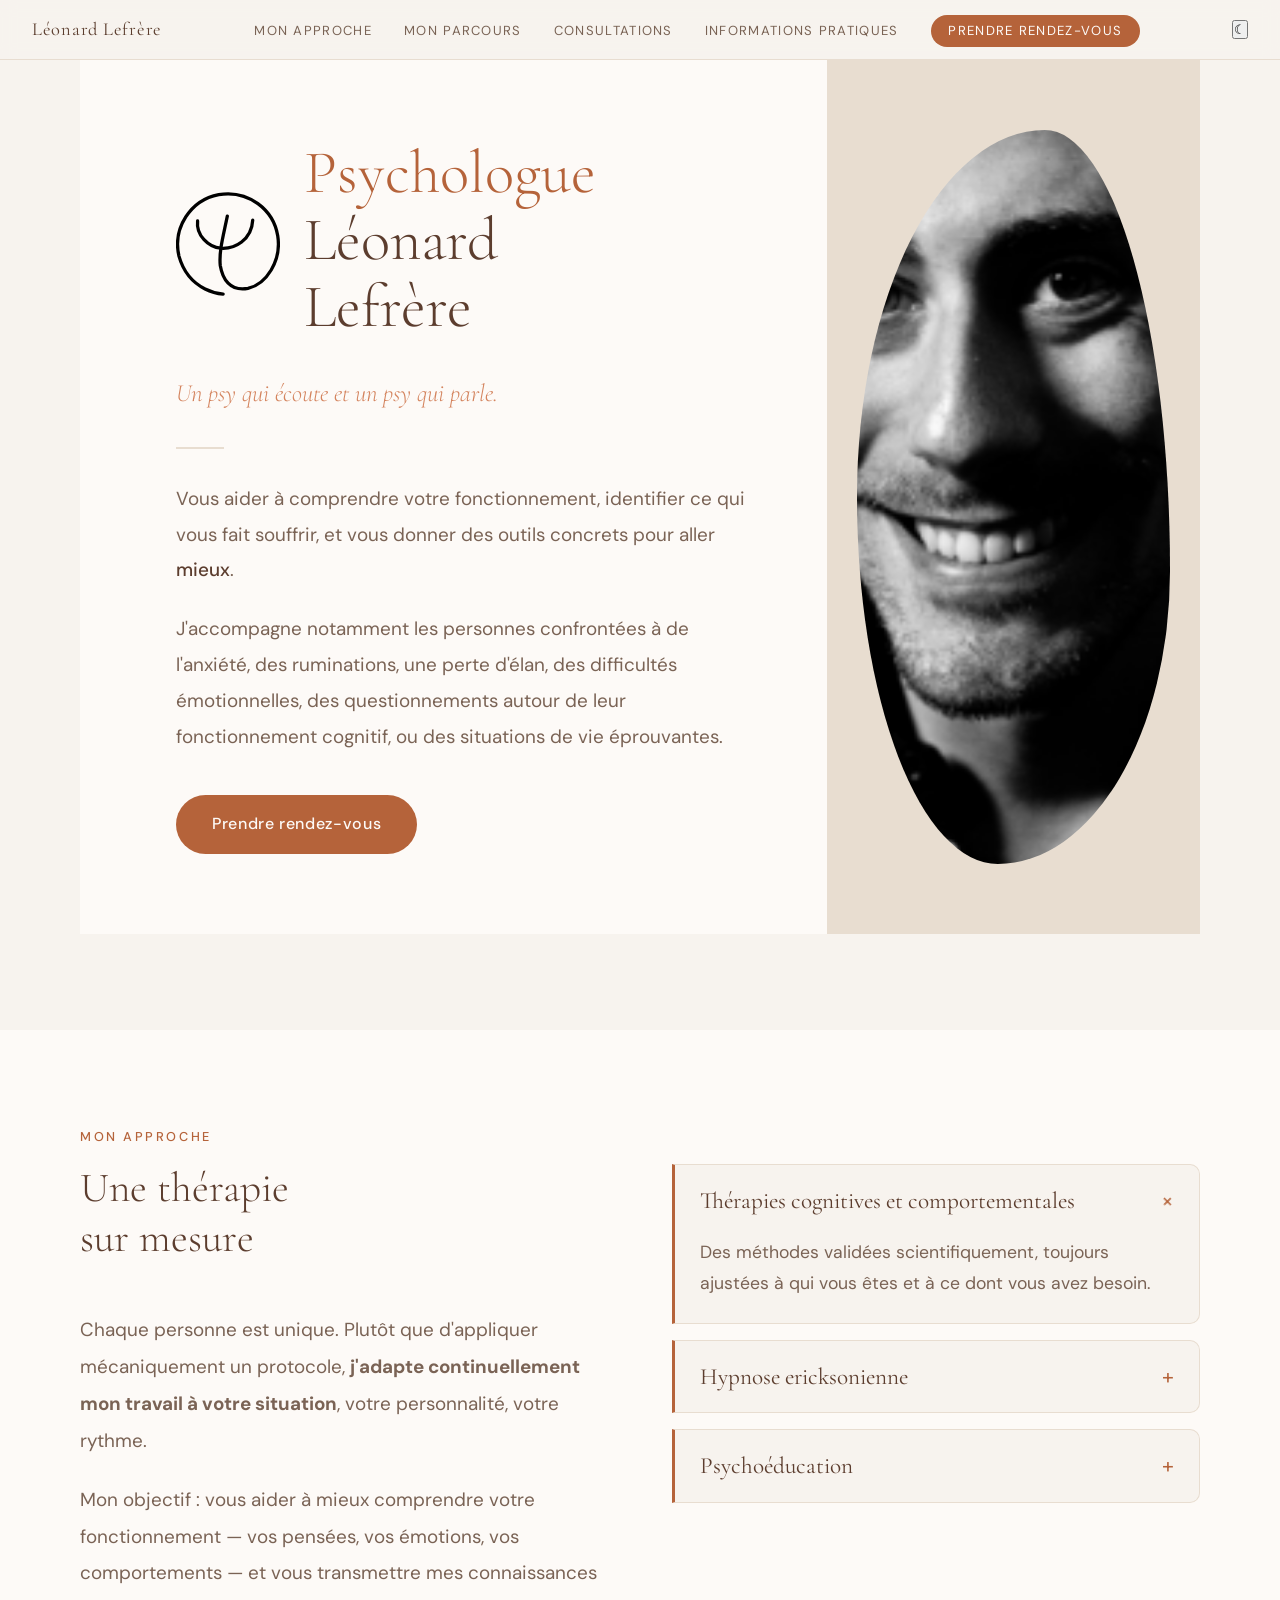
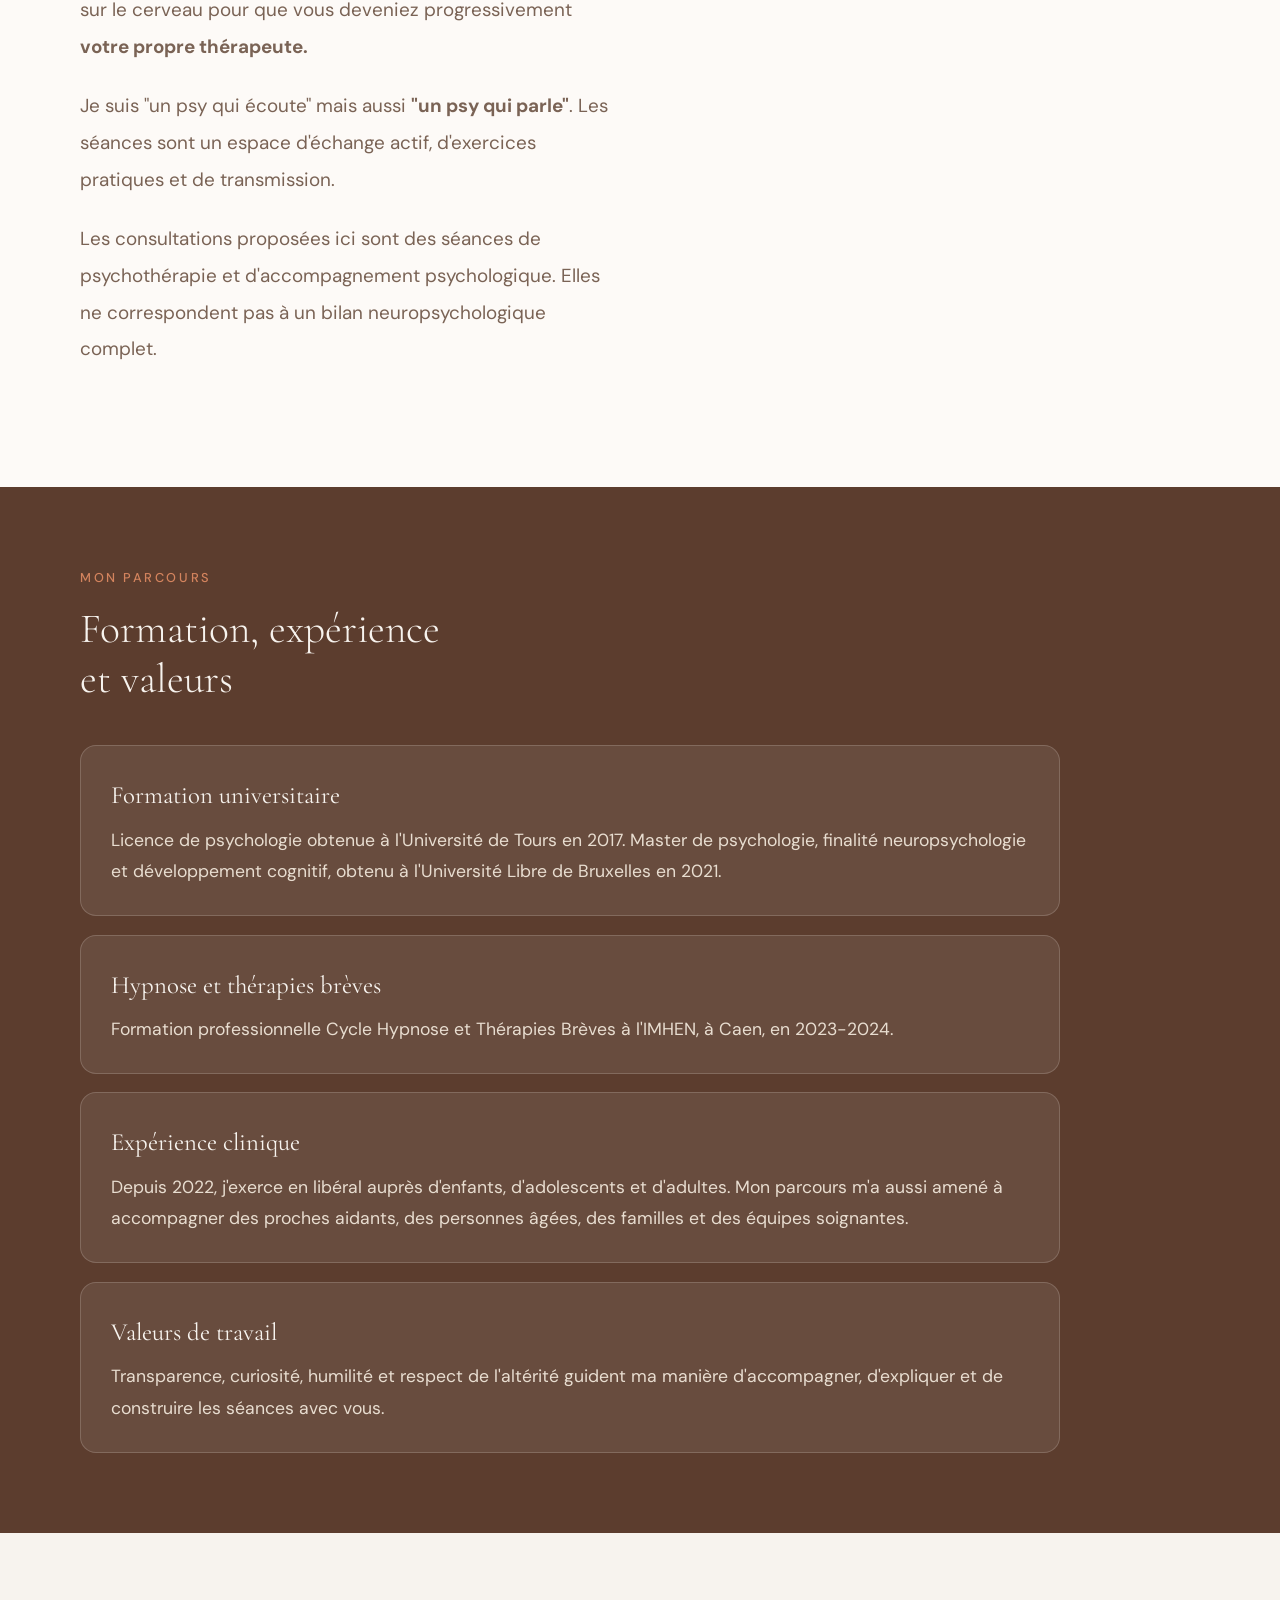
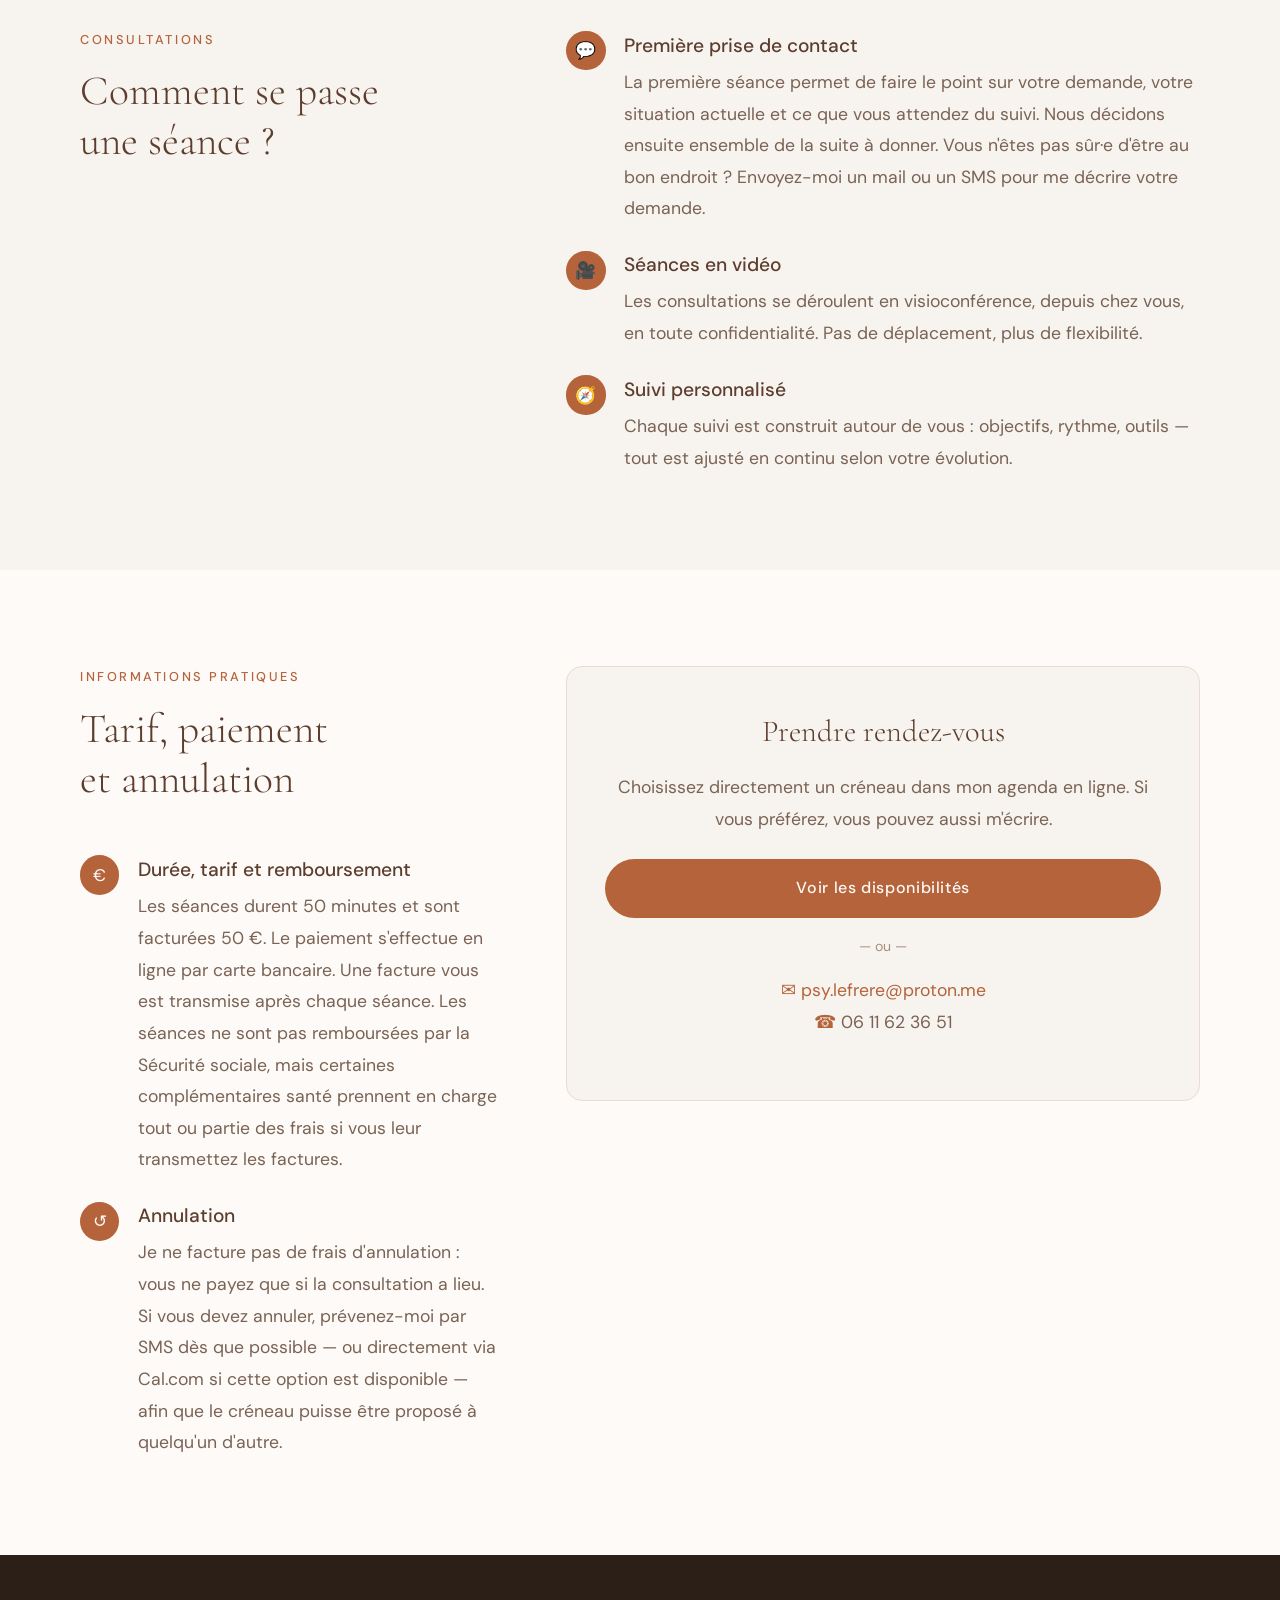
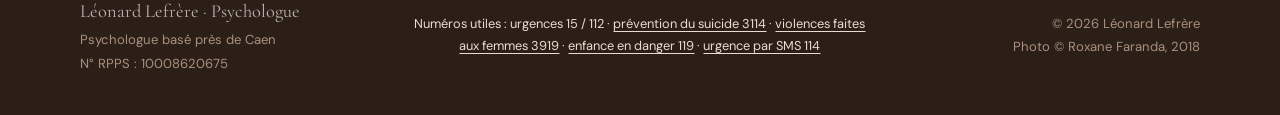
==== commit dd3d2ebd: "Ajouter un bouton de thème clair sombre" ====
--- a/index.html
+++ b/index.html
@@ -6,6 +6,14 @@
   <meta name="description" content="Site professionnel de Léonard Lefrère, psychologue. Présentation de l'approche thérapeutique, du parcours, des consultations et prise de rendez-vous en ligne.">
   <title>Léonard Lefrère — Psychologue</title>
   <link rel="icon" type="image/svg+xml" href="favicon.svg">
+  <script>
+    (function () {
+      const savedTheme = localStorage.getItem('theme');
+      const systemDark = window.matchMedia && window.matchMedia('(prefers-color-scheme: dark)').matches;
+      const shouldUseDark = savedTheme === 'dark' || (!savedTheme && systemDark);
+      document.documentElement.classList.toggle('theme-dark', shouldUseDark);
+    })();
+  </script>
   <link rel="stylesheet" href="style.css">
   <script src="content.js"></script>
 </head>
@@ -21,6 +29,7 @@
     <li><a href="#pratique">Informations pratiques</a></li>
     <li><a href="#contact" class="nav-rdv">Prendre rendez-vous</a></li>
   </ul>
+  <button class="theme-toggle" id="theme-toggle" type="button" aria-label="Changer le thème" title="Changer le thème">☾</button>
   <button class="nav-burger" aria-label="Menu" onclick="toggleMenu()">
     <span></span><span></span><span></span>
   </button>
@@ -114,6 +123,32 @@
 
 <script>
   const c = CONTENU;
+
+  const themeToggle = document.getElementById('theme-toggle');
+
+  function applyTheme(theme) {
+    const systemDark = window.matchMedia && window.matchMedia('(prefers-color-scheme: dark)').matches;
+    const useDark = theme === 'dark' || (!theme && systemDark);
+    document.documentElement.classList.toggle('theme-dark', useDark);
+    themeToggle.textContent = useDark ? '☀' : '☾';
+    themeToggle.setAttribute('aria-label', useDark ? 'Passer au thème clair' : 'Passer au thème sombre');
+    themeToggle.setAttribute('title', useDark ? 'Passer au thème clair' : 'Passer au thème sombre');
+  }
+
+  themeToggle.addEventListener('click', () => {
+    const isDark = document.documentElement.classList.contains('theme-dark');
+    const nextTheme = isDark ? 'light' : 'dark';
+    localStorage.setItem('theme', nextTheme);
+    applyTheme(nextTheme);
+  });
+
+  if (window.matchMedia) {
+    window.matchMedia('(prefers-color-scheme: dark)').addEventListener('change', () => {
+      if (!localStorage.getItem('theme')) applyTheme(null);
+    });
+  }
+
+  applyTheme(localStorage.getItem('theme'));
 
   document.querySelector('.nav-name').textContent = `${c.prenom} ${c.nom}`;
 
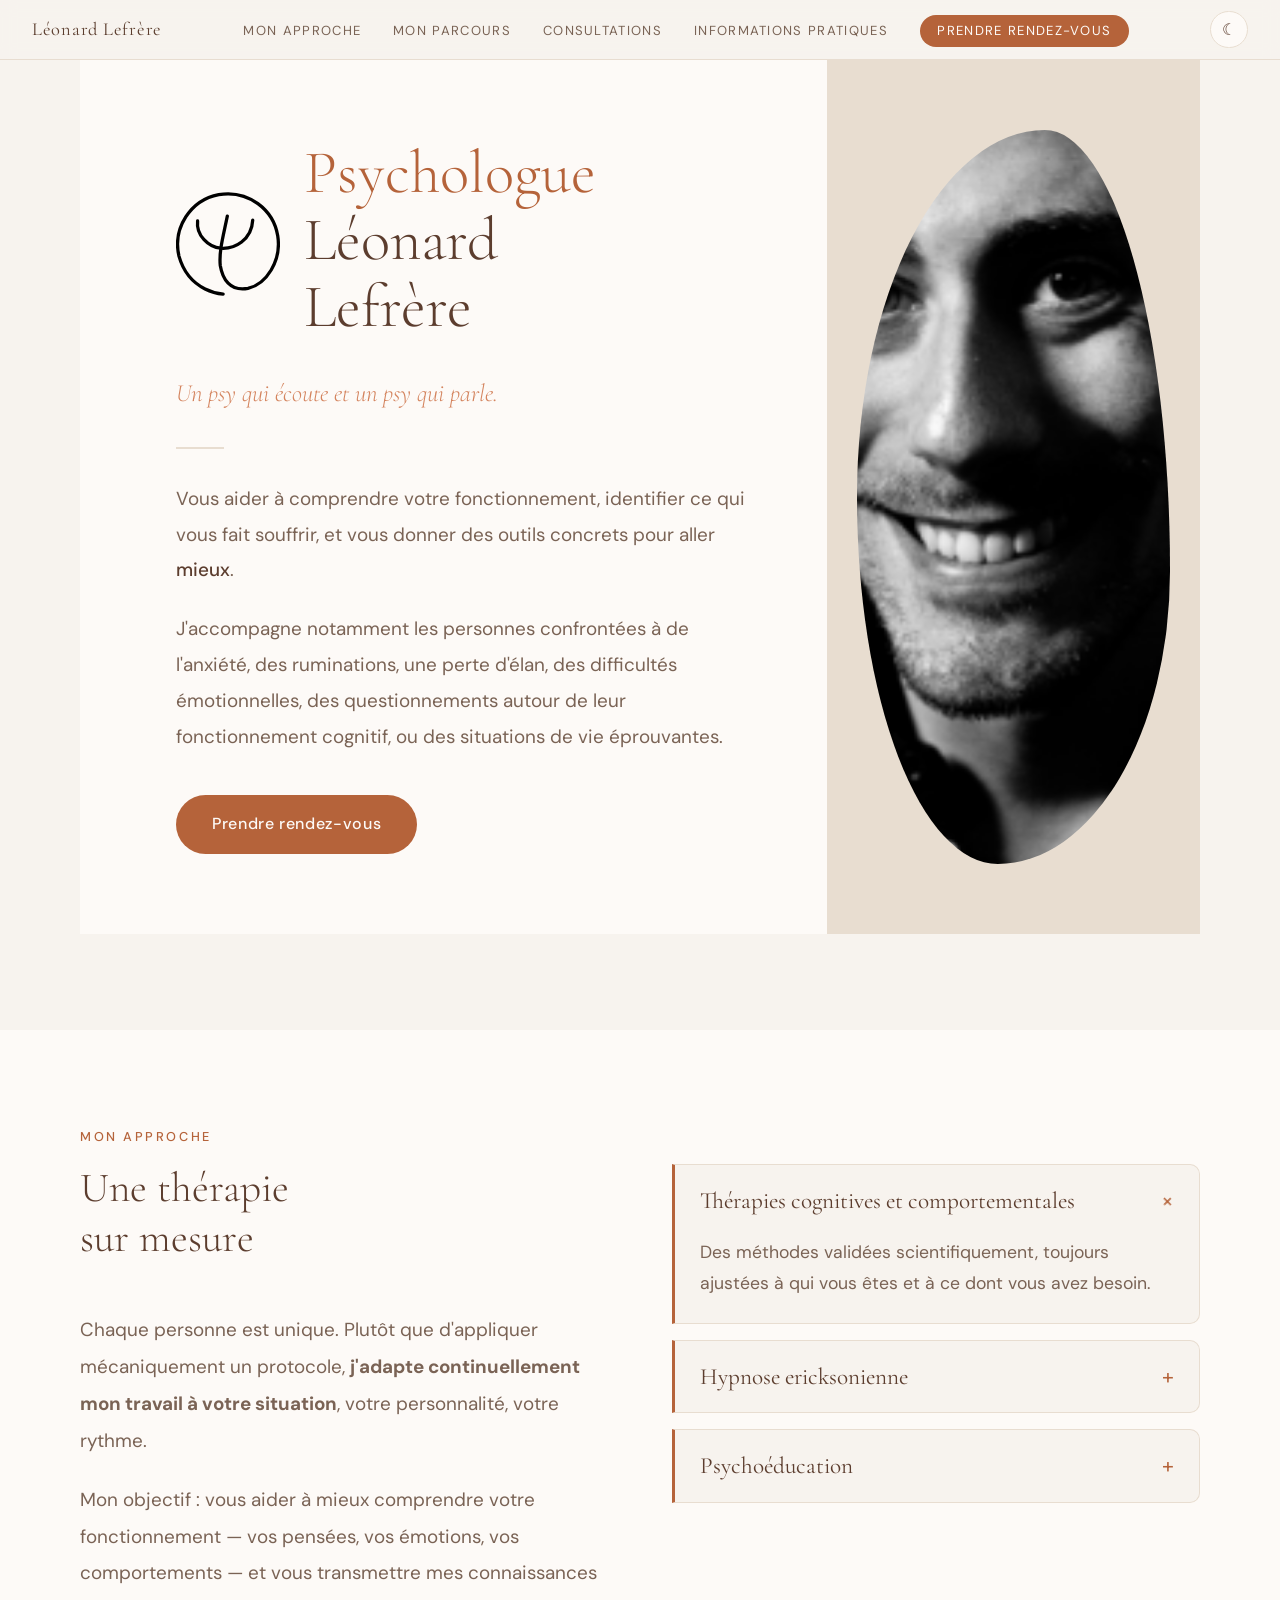
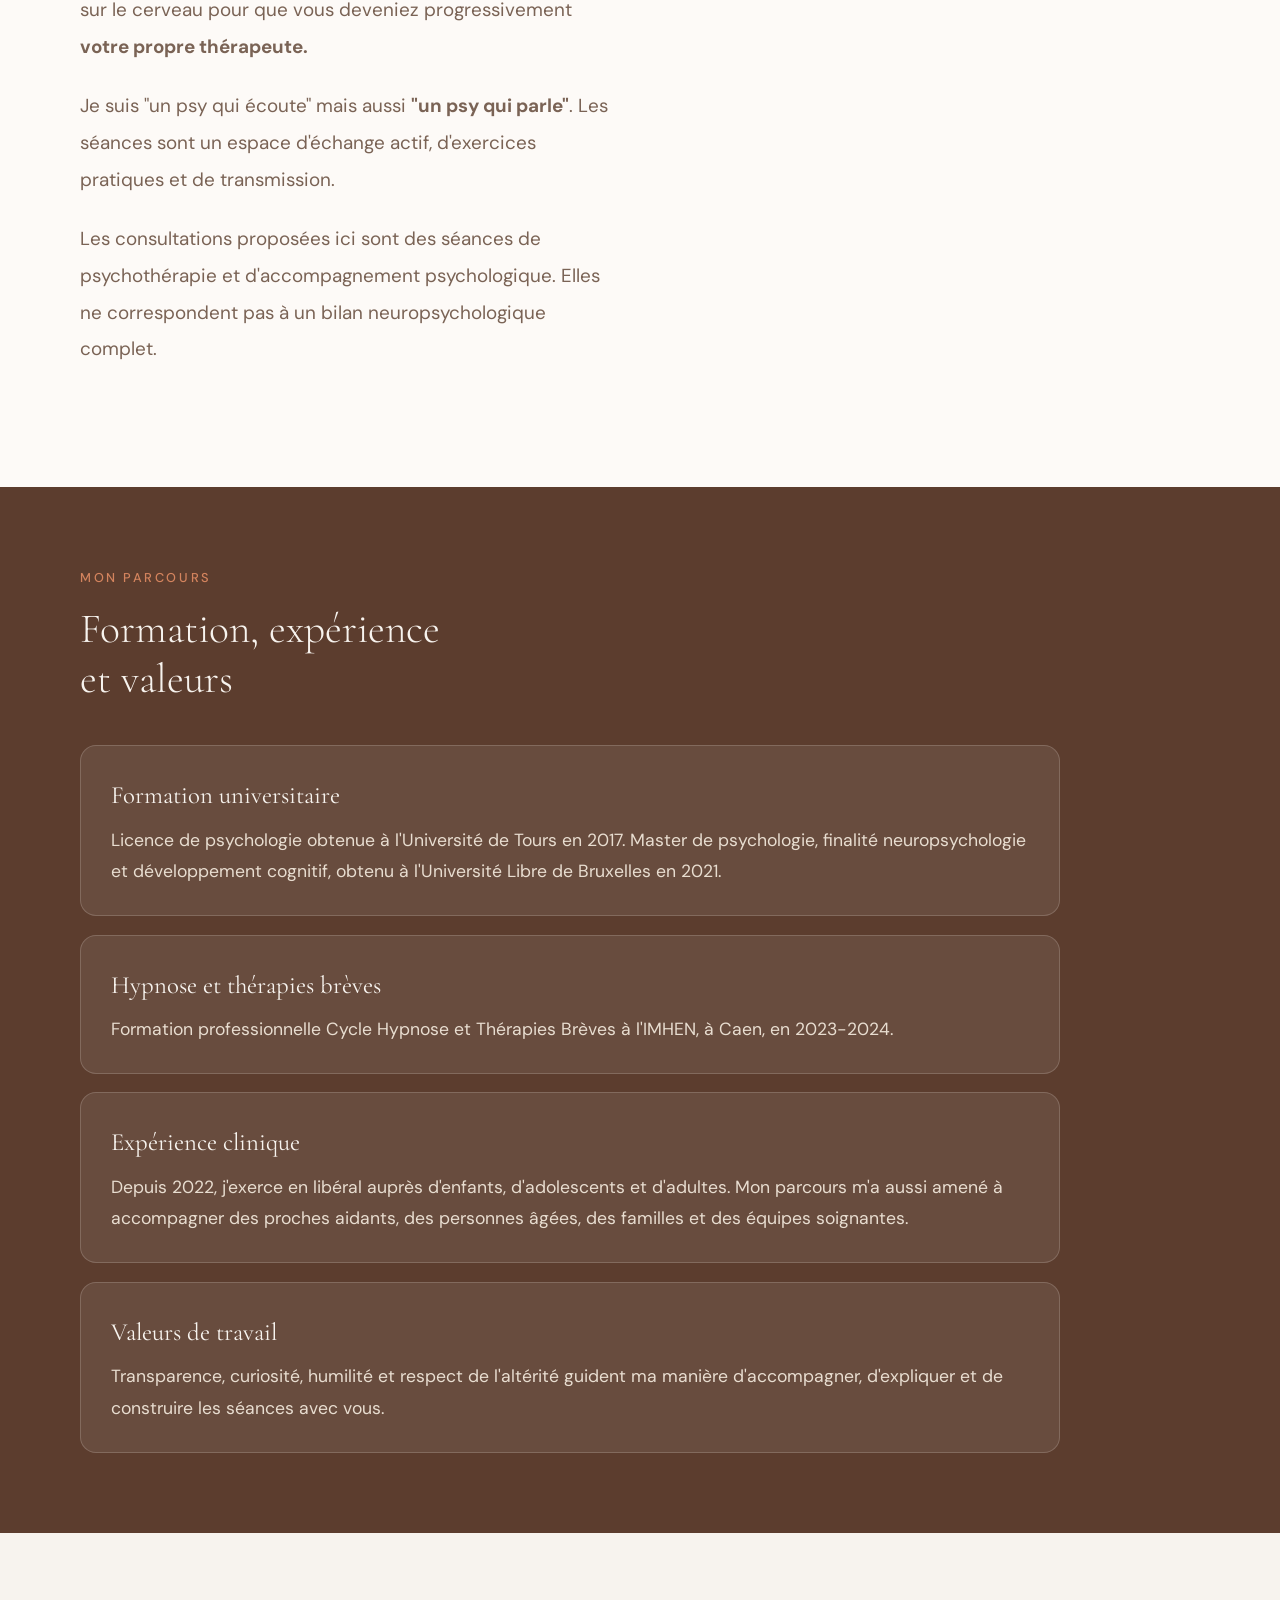
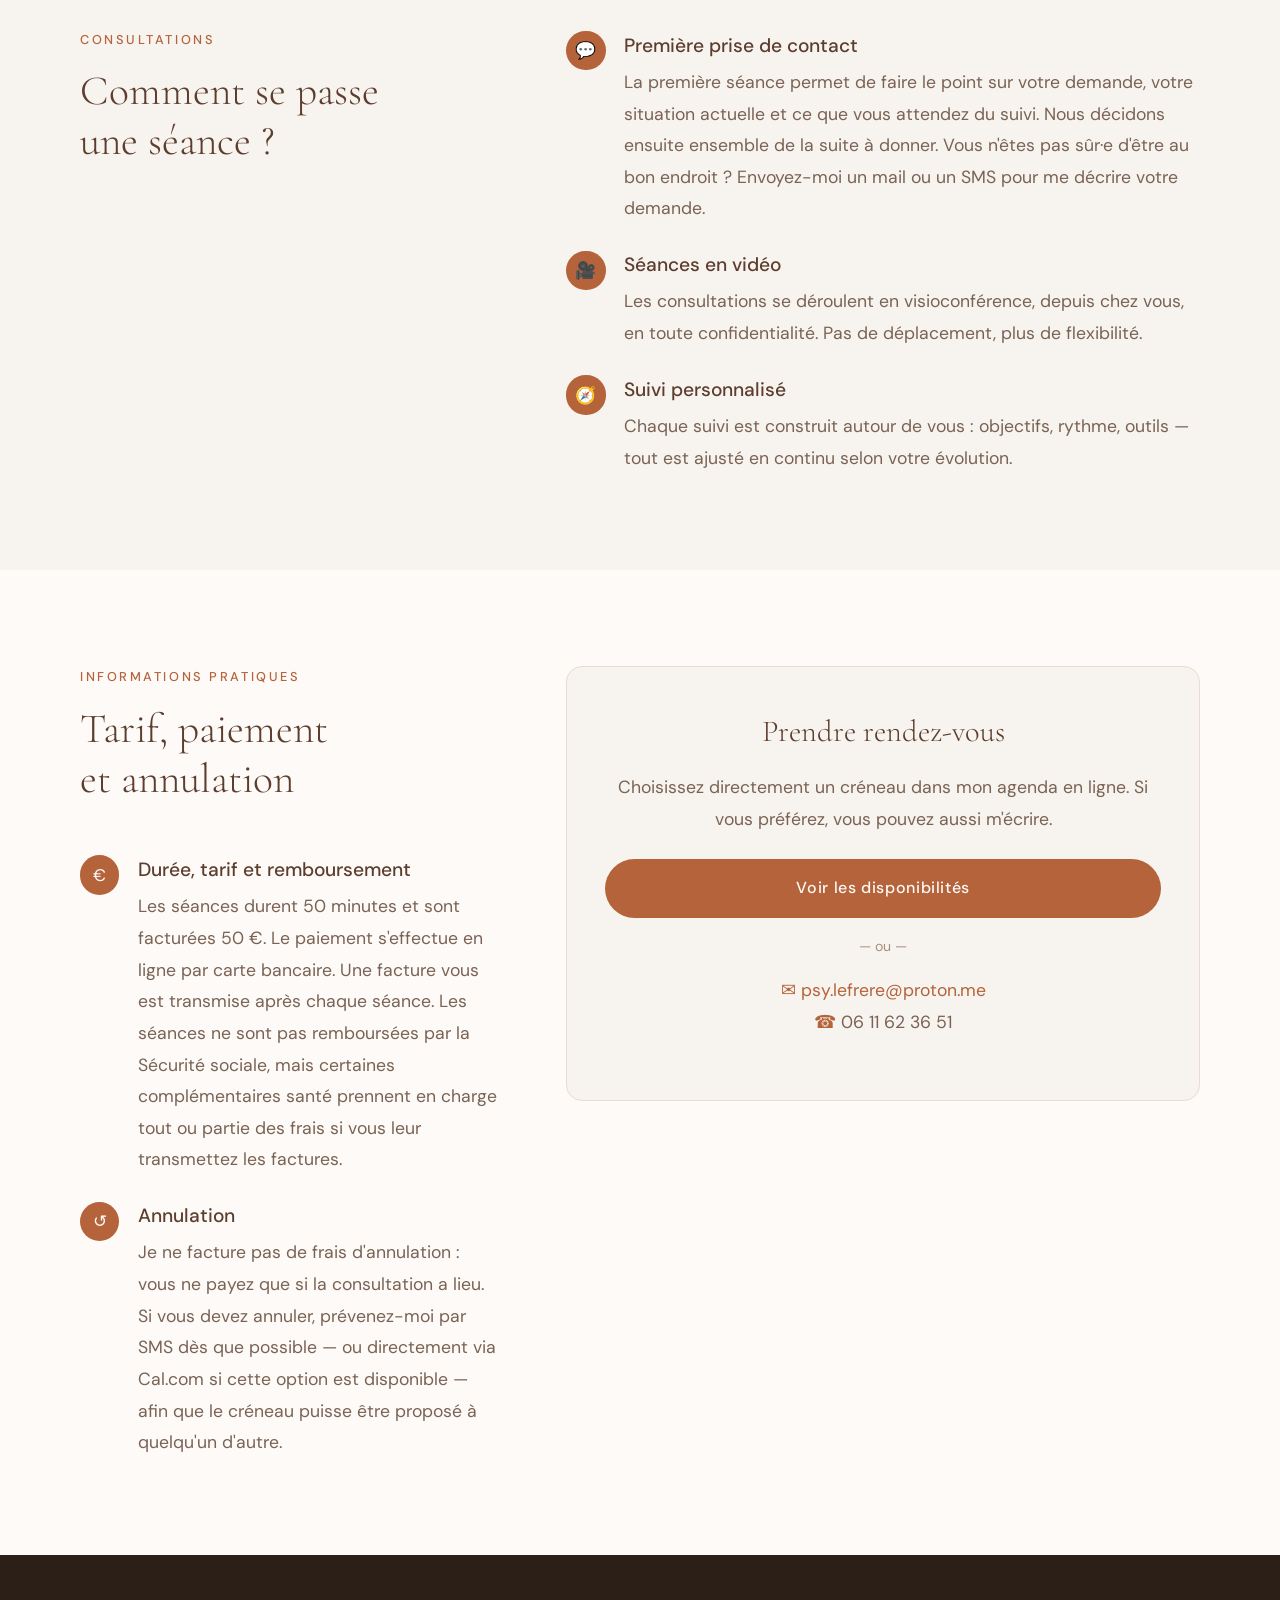
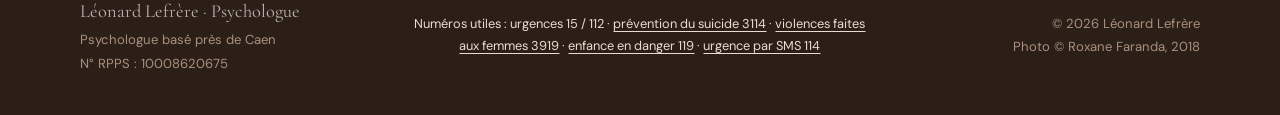
==== commit ec883ab4: "Charger les styles de thème" ====
--- a/index.html
+++ b/index.html
@@ -15,6 +15,7 @@
     })();
   </script>
   <link rel="stylesheet" href="style.css">
+  <link rel="stylesheet" href="theme.css">
   <script src="content.js"></script>
 </head>
 <body>
--- a/theme.css
+++ b/theme.css
@@ -0,0 +1,107 @@
+/* ============================================================
+   THÈME CLAIR / SOMBRE
+   Ce fichier complète style.css sans modifier la structure du site.
+   ============================================================ */
+
+:root.theme-dark {
+  --cream:            #171210;
+  --sand:             #2A211D;
+  --terracotta:       #D4845E;
+  --terracotta-light: #E3A07F;
+  --terracotta-dark:  #B5633A;
+  --brown-warm:       #F2E7DD;
+  --text-main:        #F7F3EE;
+  --text-muted:       #D0BEB1;
+  --text-light:       #A89080;
+  --white:            #211916;
+}
+
+body {
+  transition: background-color 0.25s ease, color 0.25s ease;
+}
+
+.nav-links {
+  align-items: center;
+}
+
+.theme-toggle {
+  width: 2.35rem;
+  height: 2.35rem;
+  border-radius: 50%;
+  border: 1px solid var(--sand);
+  background: var(--white);
+  color: var(--brown-warm);
+  cursor: pointer;
+  display: flex;
+  align-items: center;
+  justify-content: center;
+  font-size: 1rem;
+  line-height: 1;
+  transition: background 0.2s ease, color 0.2s ease, border-color 0.2s ease, transform 0.15s ease;
+}
+
+.theme-toggle:hover {
+  border-color: var(--terracotta-light);
+  transform: translateY(-1px);
+}
+
+:root.theme-dark nav {
+  background: rgba(23, 18, 16, 0.92);
+}
+
+:root.theme-dark .nav-mobile {
+  background: var(--white);
+}
+
+:root.theme-dark .hero-left,
+:root.theme-dark .approche,
+:root.theme-dark .consultations-pratiques {
+  background: var(--white);
+}
+
+:root.theme-dark .consultations-deroulement,
+:root.theme-dark .hero-right,
+:root.theme-dark .hero-photo-placeholder,
+:root.theme-dark .rdv-box,
+:root.theme-dark .card-methode {
+  background: var(--sand);
+}
+
+:root.theme-dark .parcours,
+:root.theme-dark footer {
+  background: #100C0A;
+}
+
+:root.theme-dark .parcours-card {
+  background: rgba(247, 243, 238, 0.07);
+  border-color: rgba(247, 243, 238, 0.14);
+}
+
+:root.theme-dark .footer-name,
+:root.theme-dark .parcours .section-title,
+:root.theme-dark .parcours-card h3 {
+  color: #F7F3EE;
+}
+
+:root.theme-dark footer {
+  border-top: 1px solid rgba(247, 243, 238, 0.08);
+}
+
+:root.theme-dark .btn-primary,
+:root.theme-dark .nav-rdv {
+  color: #171210 !important;
+}
+
+@media (max-width: 900px) {
+  .theme-toggle {
+    margin-left: auto;
+    margin-right: 1rem;
+  }
+}
+
+@media (max-width: 480px) {
+  .theme-toggle {
+    width: 2.15rem;
+    height: 2.15rem;
+  }
+}
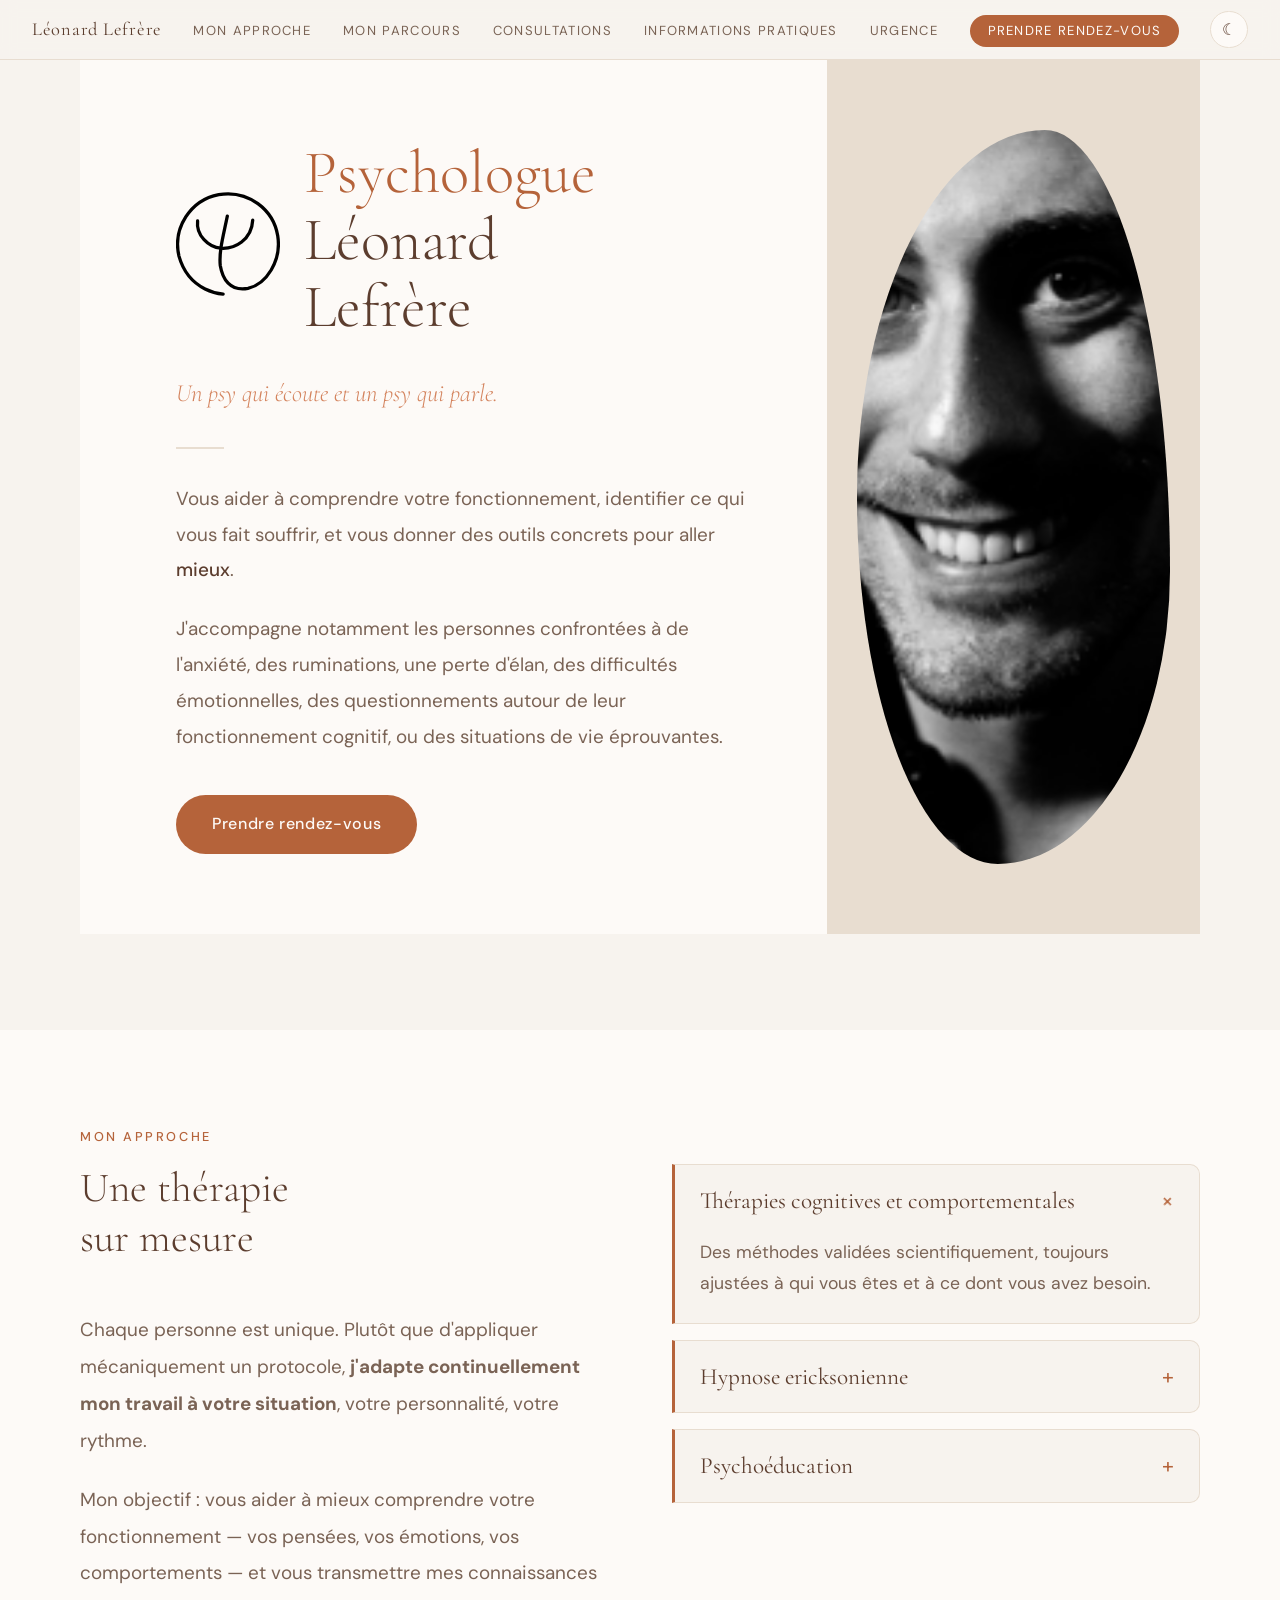
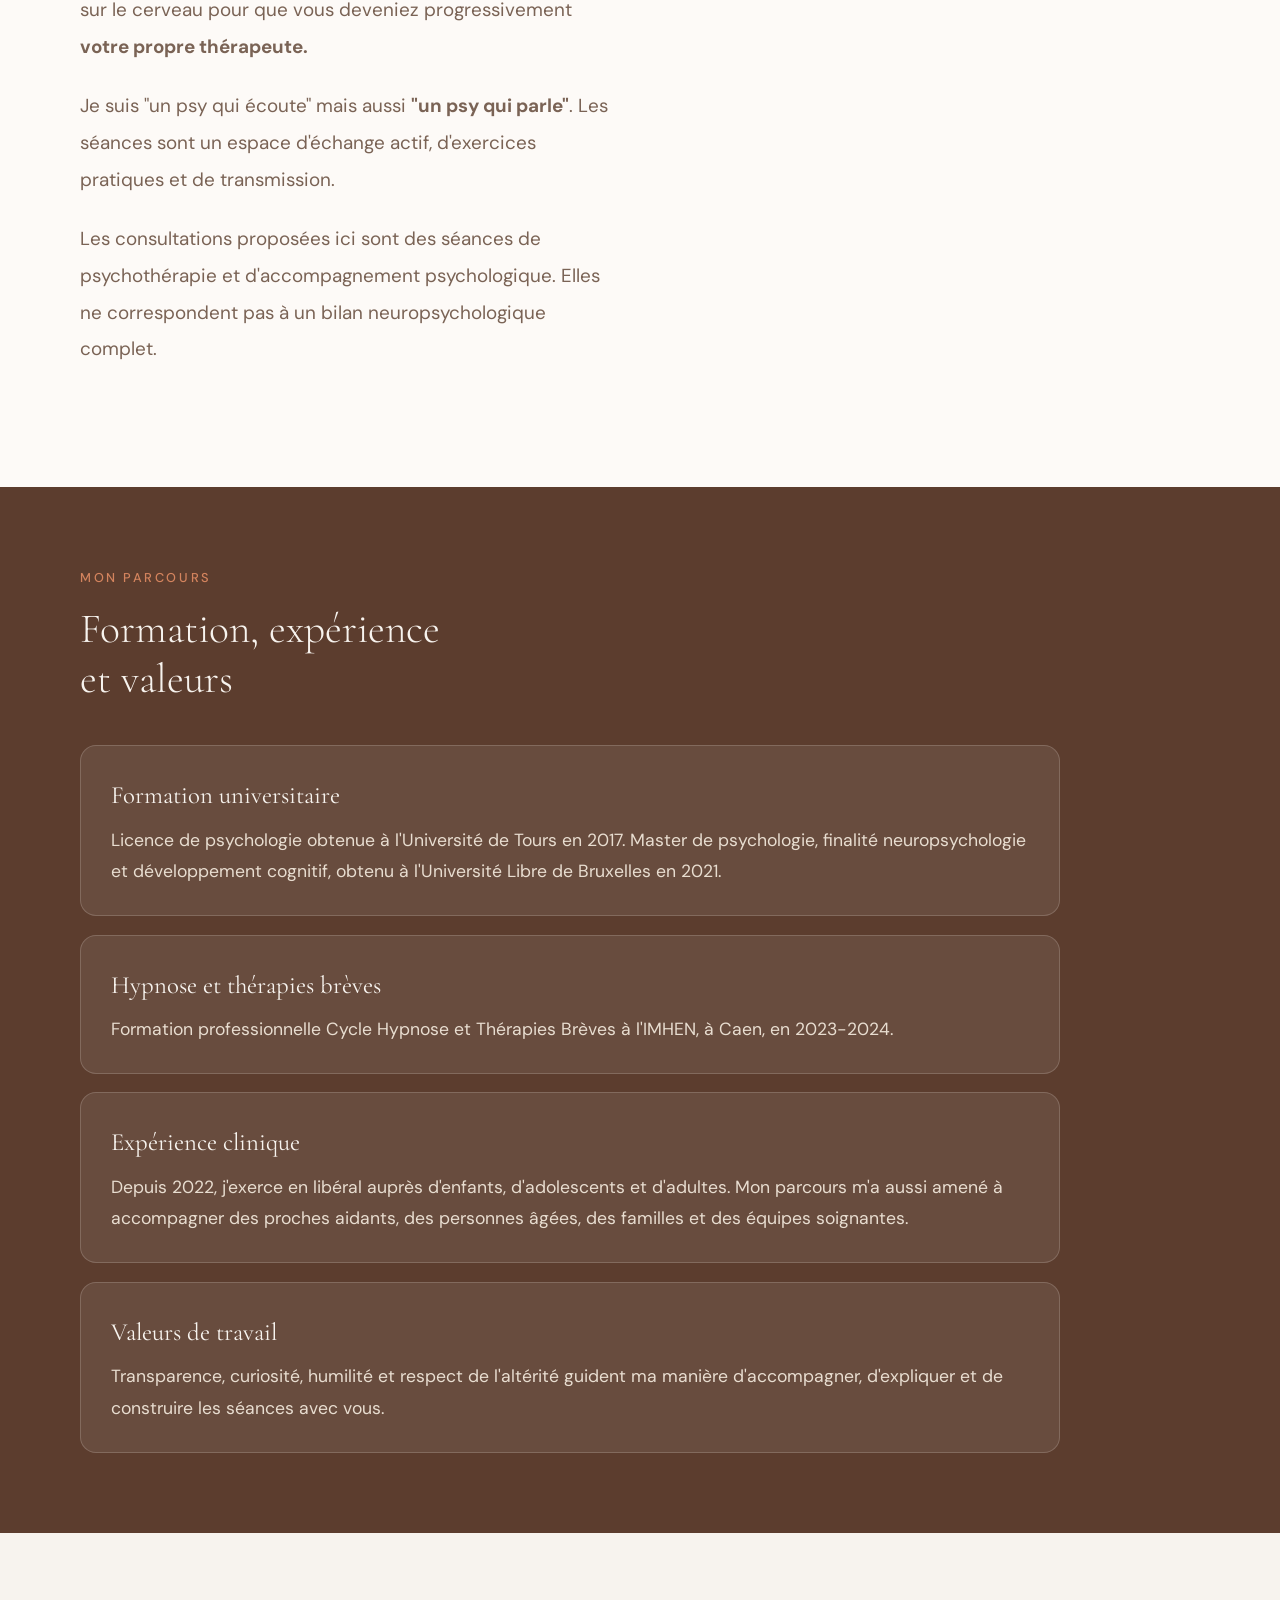
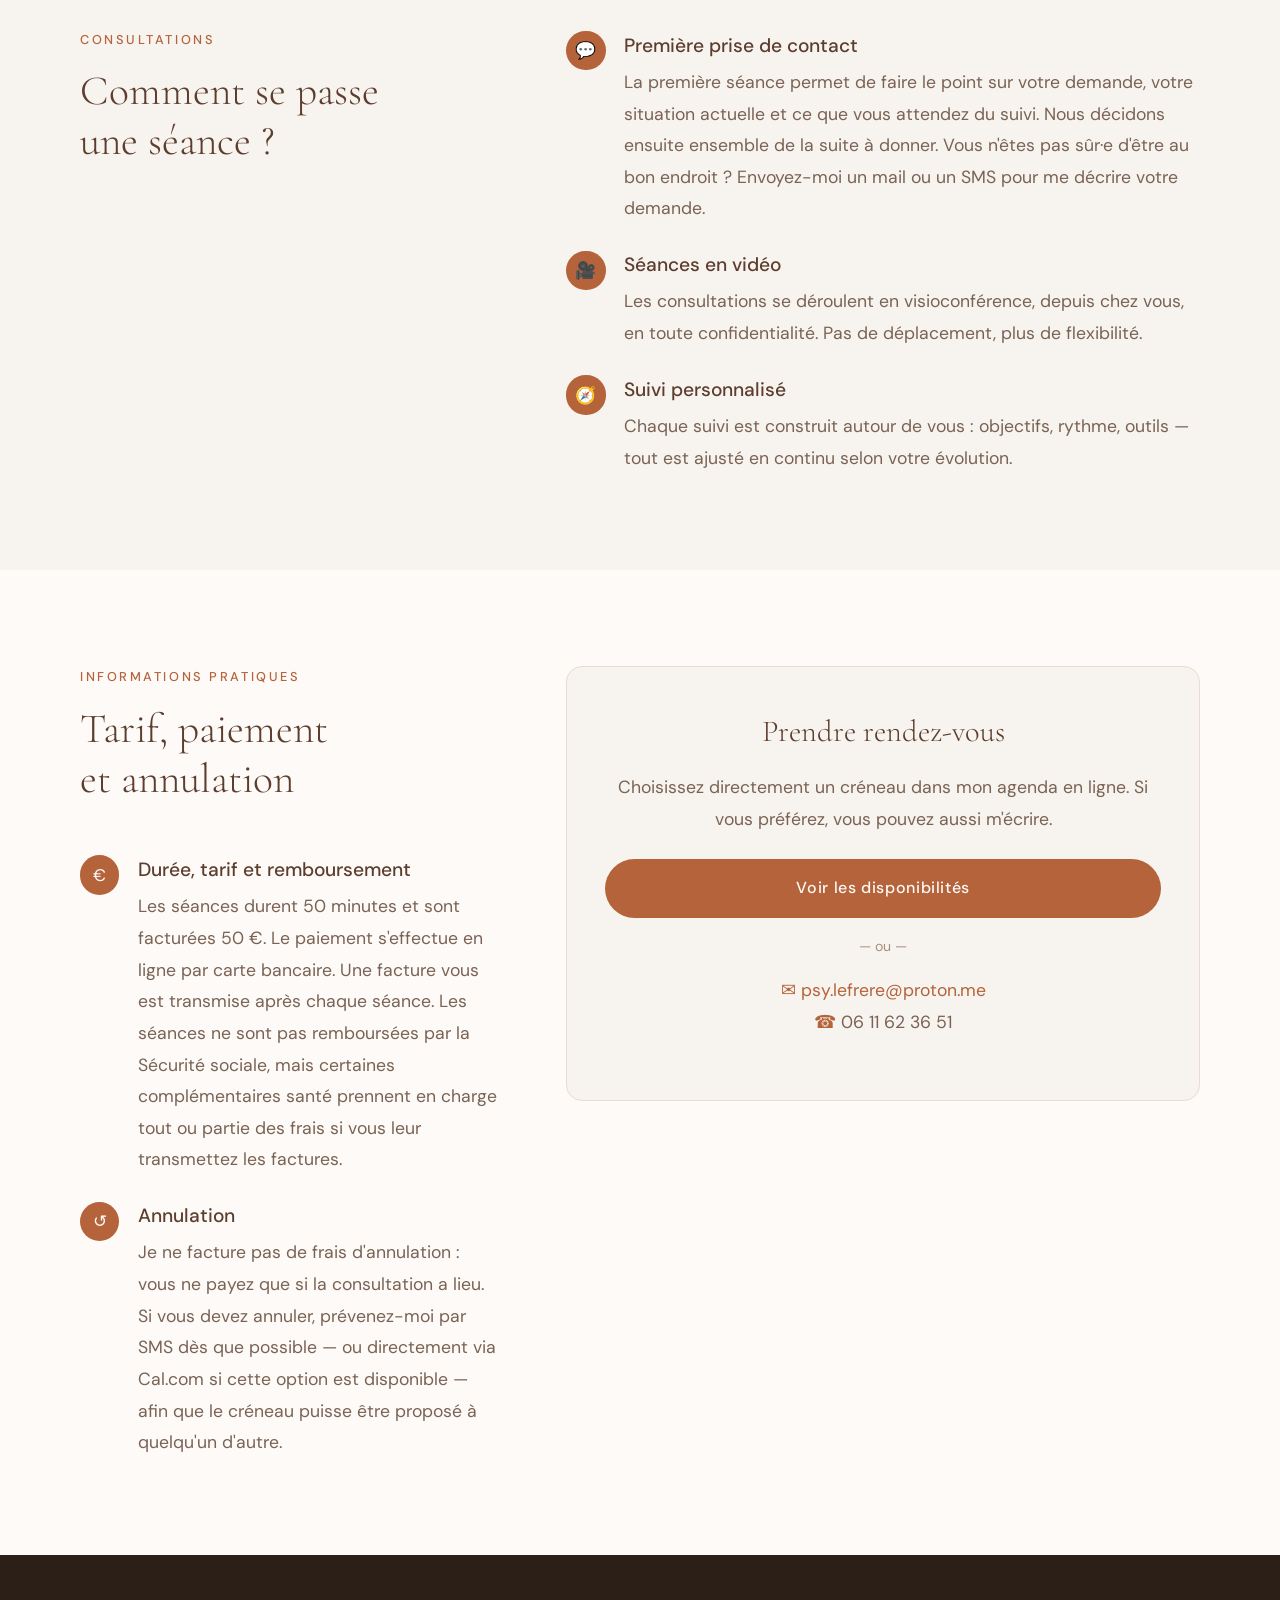
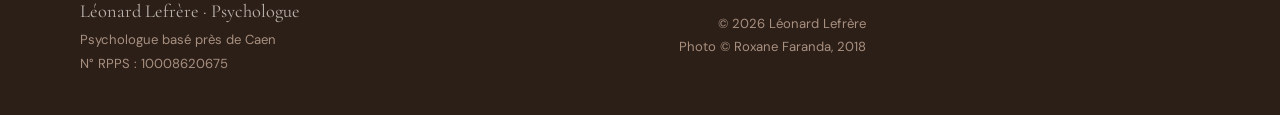
==== commit dfce3350: "Déplacer les urgences hors du footer" ====
--- a/index.html
+++ b/index.html
@@ -28,6 +28,7 @@
     <li><a href="#parcours">Mon parcours</a></li>
     <li><a href="#consultations">Consultations</a></li>
     <li><a href="#pratique">Informations pratiques</a></li>
+    <li><a href="urgence.html">Urgence</a></li>
     <li><a href="#contact" class="nav-rdv">Prendre rendez-vous</a></li>
   </ul>
   <button class="theme-toggle" id="theme-toggle" type="button" aria-label="Changer le thème" title="Changer le thème">☾</button>
@@ -42,6 +43,7 @@
   <a href="#parcours" onclick="closeMenu()">Mon parcours</a>
   <a href="#consultations" onclick="closeMenu()">Consultations</a>
   <a href="#pratique" onclick="closeMenu()">Informations pratiques</a>
+  <a href="urgence.html" onclick="closeMenu()">Urgence</a>
   <a href="#contact" class="nav-rdv" onclick="closeMenu()">Prendre rendez-vous</a>
 </div>
 
@@ -118,7 +120,6 @@
 <!-- FOOTER -->
 <footer>
   <div class="footer-identity" id="footer-identity"></div>
-  <div class="footer-emergency" id="footer-emergency"></div>
   <div class="footer-info" id="footer-info"></div>
 </footer>
 
@@ -219,7 +220,6 @@
 
   document.getElementById('footer-identity').innerHTML =
     `<span class="footer-name">${c.prenom} ${c.nom} · ${c.titre}</span><br>${c.localisation}<br>N° RPPS : ${c.numeroRPPS}`;
-  document.getElementById('footer-emergency').innerHTML = c.numerosUtiles;
   document.getElementById('footer-info').innerHTML =
     `© ${new Date().getFullYear()} ${c.prenom} ${c.nom}<br>${c.creditPhoto}`;
 
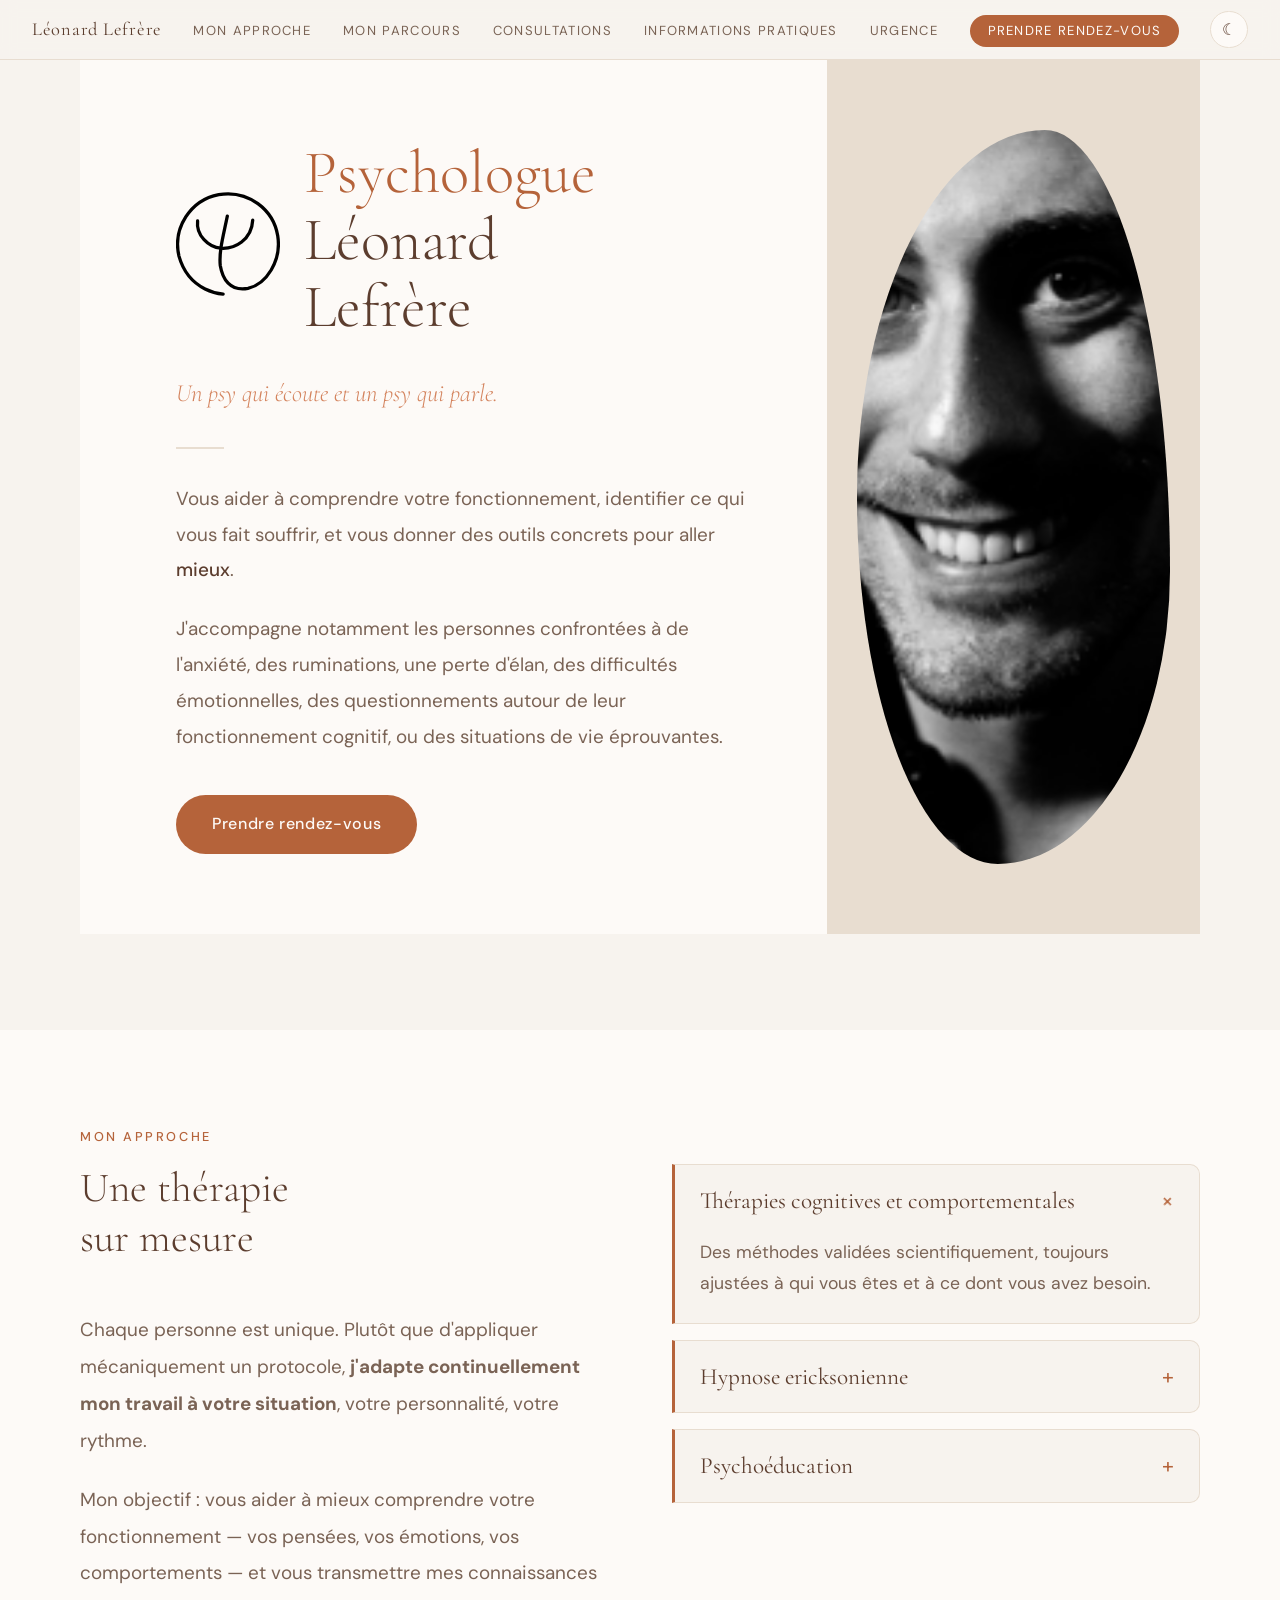
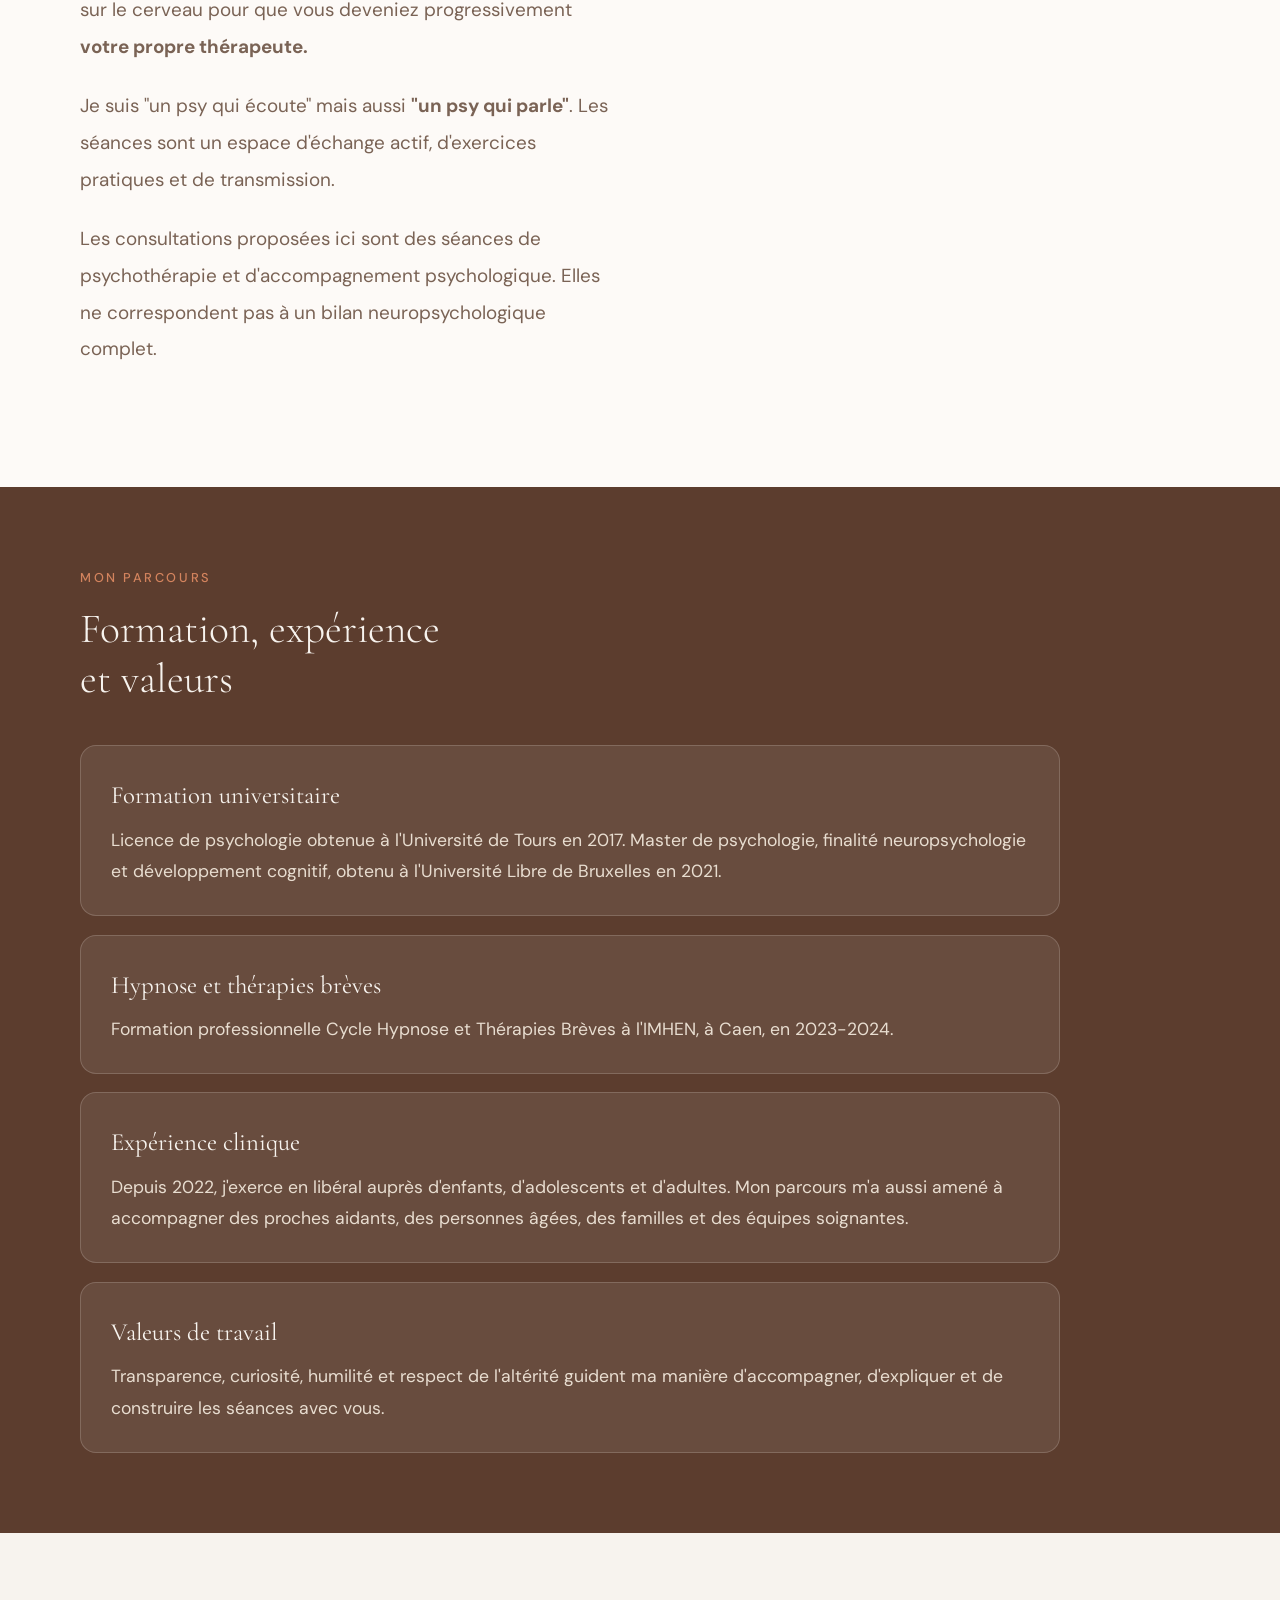
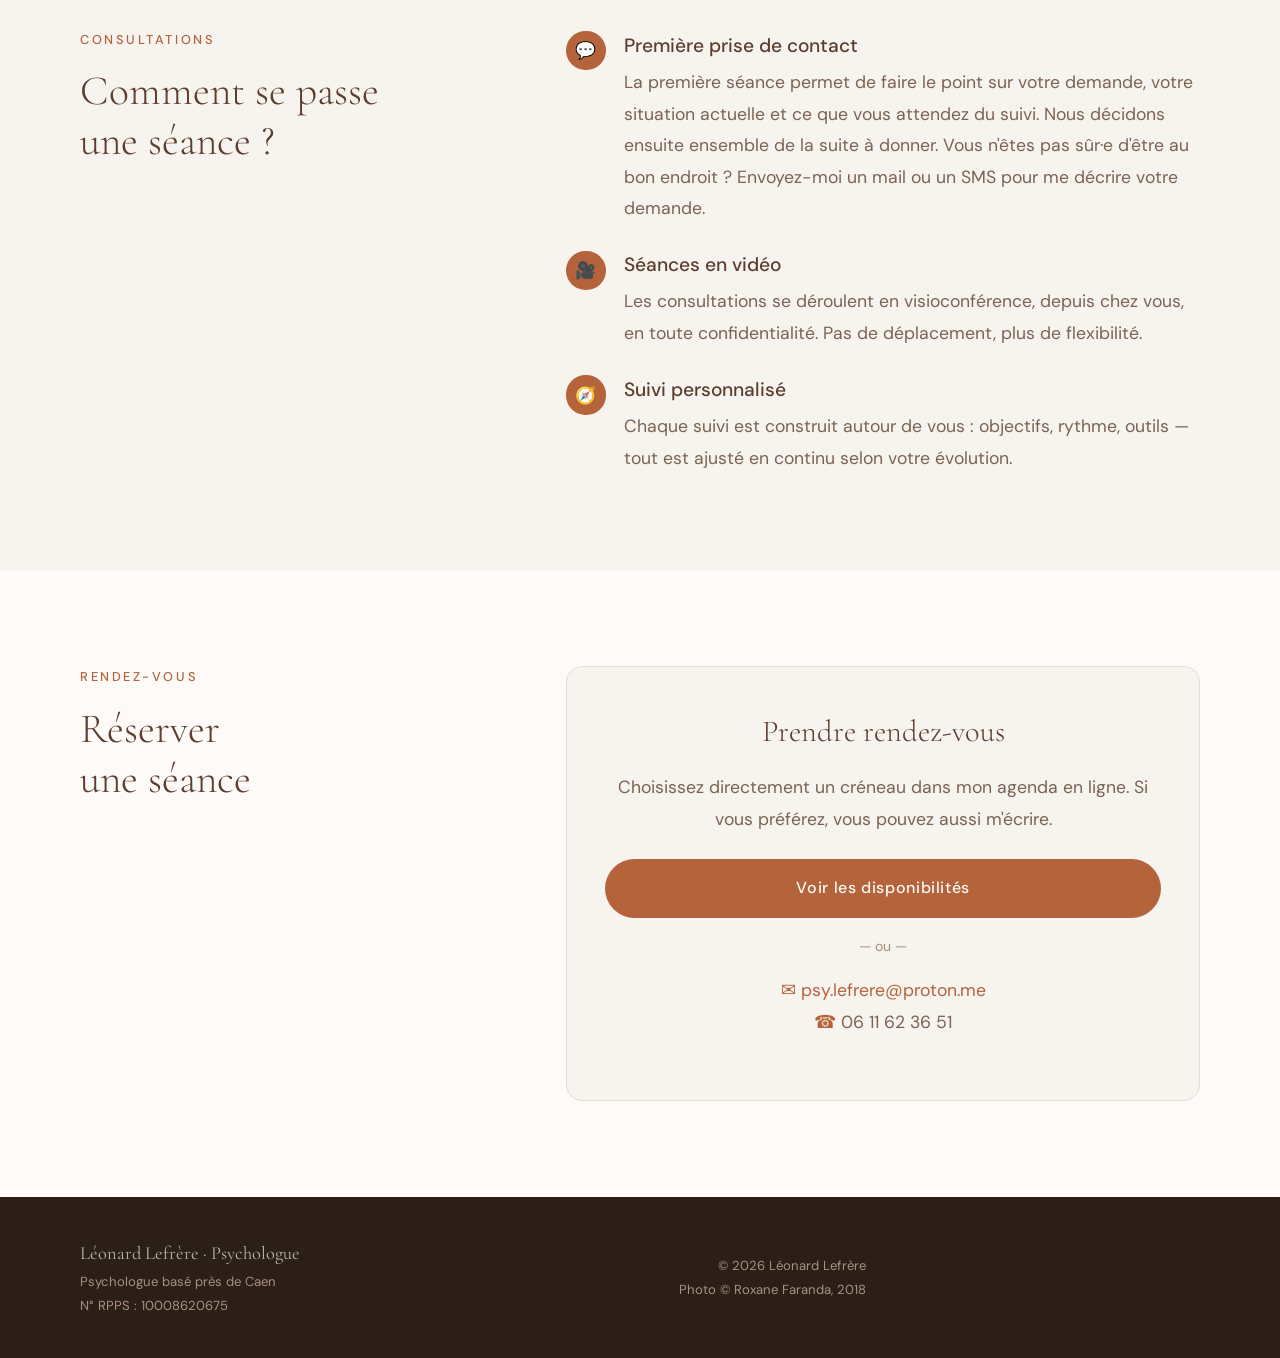
==== commit 6bfa081b: "Déplacer les informations pratiques sur une page séparée" ====
--- a/index.html
+++ b/index.html
@@ -5,7 +5,7 @@
   <meta name="viewport" content="width=device-width, initial-scale=1.0">
   <meta name="description" content="Site professionnel de Léonard Lefrère, psychologue. Présentation de l'approche thérapeutique, du parcours, des consultations et prise de rendez-vous en ligne.">
   <title>Léonard Lefrère — Psychologue</title>
-  <link rel="icon" type="image/svg+xml" href="favicon.svg">
+  <link id="favicon" rel="icon" type="image/svg+xml" href="favicon.svg">
   <script>
     (function () {
       const savedTheme = localStorage.getItem('theme');
@@ -27,7 +27,7 @@
     <li><a href="#approche">Mon approche</a></li>
     <li><a href="#parcours">Mon parcours</a></li>
     <li><a href="#consultations">Consultations</a></li>
-    <li><a href="#pratique">Informations pratiques</a></li>
+    <li><a href="tarifs.html">Informations pratiques</a></li>
     <li><a href="urgence.html">Urgence</a></li>
     <li><a href="#contact" class="nav-rdv">Prendre rendez-vous</a></li>
   </ul>
@@ -42,7 +42,7 @@
   <a href="#approche" onclick="closeMenu()">Mon approche</a>
   <a href="#parcours" onclick="closeMenu()">Mon parcours</a>
   <a href="#consultations" onclick="closeMenu()">Consultations</a>
-  <a href="#pratique" onclick="closeMenu()">Informations pratiques</a>
+  <a href="tarifs.html" onclick="closeMenu()">Informations pratiques</a>
   <a href="urgence.html" onclick="closeMenu()">Urgence</a>
   <a href="#contact" class="nav-rdv" onclick="closeMenu()">Prendre rendez-vous</a>
 </div>
@@ -101,14 +101,13 @@
   <div id="consultations-deroulement" class="consult-list"></div>
 </section>
 
-<!-- CONSULTATIONS : INFORMATIONS PRATIQUES -->
-<section class="consultations consultations-pratiques" id="pratique">
+<!-- PRISE DE RENDEZ-VOUS -->
+<section class="consultations consultations-pratiques" id="contact">
   <div>
-    <p class="section-label">Informations pratiques</p>
-    <h2 class="section-title">Tarif, paiement<br>et annulation</h2>
-    <div id="consultations-pratiques" class="consult-list"></div>
-  </div>
-  <div class="rdv-box" id="contact">
+    <p class="section-label">Rendez-vous</p>
+    <h2 class="section-title">Réserver<br>une séance</h2>
+  </div>
+  <div class="rdv-box">
     <h3>Prendre rendez-vous</h3>
     <p>Choisissez directement un créneau dans mon agenda en ligne. Si vous préférez, vous pouvez aussi m'écrire.</p>
     <a class="btn-primary btn-rdv" id="rdv-btn" target="_blank" rel="noopener noreferrer">Voir les disponibilités</a>
@@ -128,10 +127,16 @@
 
   const themeToggle = document.getElementById('theme-toggle');
 
+  function updateFavicon(useDark) {
+    const favicon = document.getElementById('favicon');
+    if (favicon) favicon.href = useDark ? 'favicon-dark.svg' : 'favicon.svg';
+  }
+
   function applyTheme(theme) {
     const systemDark = window.matchMedia && window.matchMedia('(prefers-color-scheme: dark)').matches;
     const useDark = theme === 'dark' || (!theme && systemDark);
     document.documentElement.classList.toggle('theme-dark', useDark);
+    updateFavicon(useDark);
     themeToggle.textContent = useDark ? '☀' : '☾';
     themeToggle.setAttribute('aria-label', useDark ? 'Passer au thème clair' : 'Passer au thème sombre');
     themeToggle.setAttribute('title', useDark ? 'Passer au thème clair' : 'Passer au thème sombre');
@@ -213,7 +218,6 @@
   }
 
   afficherConsultations('consultations-deroulement', c.consultations.deroulement);
-  afficherConsultations('consultations-pratiques', c.consultations.administratif);
 
   document.getElementById('rdv-contact').innerHTML =
     `<span class="contact-line"><span class="contact-icon" aria-hidden="true">✉</span> <a href="mailto:${c.email}">${c.email}</a></span><br><span class="contact-line"><span class="contact-icon" aria-hidden="true">☎</span> ${c.sms}</span>`;
--- a/theme.css
+++ b/theme.css
@@ -12,7 +12,7 @@
   --brown-warm:       #F2E7DD;
   --text-main:        #F7F3EE;
   --text-muted:       #D0BEB1;
-  --text-light:       #A89080;
+  --text-light:       #BFA99B;
   --white:            #211916;
 }
 
@@ -67,14 +67,22 @@
   background: var(--sand);
 }
 
+:root.theme-dark .hero-logo {
+  filter: invert(1) brightness(1.15);
+}
+
 :root.theme-dark .parcours,
 :root.theme-dark footer {
   background: #100C0A;
 }
 
 :root.theme-dark .parcours-card {
-  background: rgba(247, 243, 238, 0.07);
-  border-color: rgba(247, 243, 238, 0.14);
+  background: rgba(247, 243, 238, 0.09);
+  border-color: rgba(247, 243, 238, 0.18);
+}
+
+:root.theme-dark .parcours-card p {
+  color: #E8DDD0;
 }
 
 :root.theme-dark .footer-name,
@@ -92,11 +100,91 @@
   color: #171210 !important;
 }
 
+/* ============================================================
+   PAGE URGENCE
+   ============================================================ */
+
+.urgence-page {
+  min-height: 100vh;
+  background: var(--cream);
+  padding-top: 60px;
+}
+
+.urgence-section {
+  background: var(--white);
+  min-height: calc(100vh - 60px);
+  display: grid;
+  grid-template-columns: minmax(260px, 0.8fr) minmax(0, 1.2fr);
+  gap: 4rem;
+  align-items: start;
+}
+
+.urgence-intro {
+  font-size: 1.18rem;
+  color: var(--text-muted);
+  line-height: 1.9;
+  max-width: 620px;
+}
+
+.urgence-list {
+  display: flex;
+  flex-direction: column;
+  gap: 1.2rem;
+}
+
+.urgence-card {
+  background: var(--cream);
+  border: 1px solid var(--sand);
+  border-left: 3px solid var(--terracotta);
+  border-radius: 0 12px 12px 0;
+  padding: 1.45rem 1.65rem;
+}
+
+.urgence-card h3 {
+  font-family: 'Cormorant Garamond', serif;
+  font-size: 1.55rem;
+  font-weight: 400;
+  color: var(--brown-warm);
+  margin-bottom: 0.35rem;
+}
+
+.urgence-card p {
+  font-size: 1.1rem;
+  color: var(--text-muted);
+  line-height: 1.8;
+  margin-bottom: 0.75rem;
+}
+
+.urgence-card a {
+  color: var(--terracotta);
+  font-size: 1.05rem;
+  text-decoration: none;
+  font-weight: 500;
+}
+
+.urgence-card a:hover {
+  text-decoration: underline;
+  text-underline-offset: 4px;
+}
+
+:root.theme-dark .urgence-section {
+  background: var(--white);
+}
+
+:root.theme-dark .urgence-card {
+  background: var(--sand);
+}
+
 @media (max-width: 900px) {
   .theme-toggle {
     margin-left: auto;
     margin-right: 1rem;
   }
+
+  .urgence-section {
+    grid-template-columns: 1fr;
+    gap: 2.5rem;
+  }
 }
 
 @media (max-width: 480px) {
@@ -104,4 +192,9 @@
     width: 2.15rem;
     height: 2.15rem;
   }
-}
+
+  .urgence-intro,
+  .urgence-card p {
+    font-size: 1.05rem;
+  }
+}
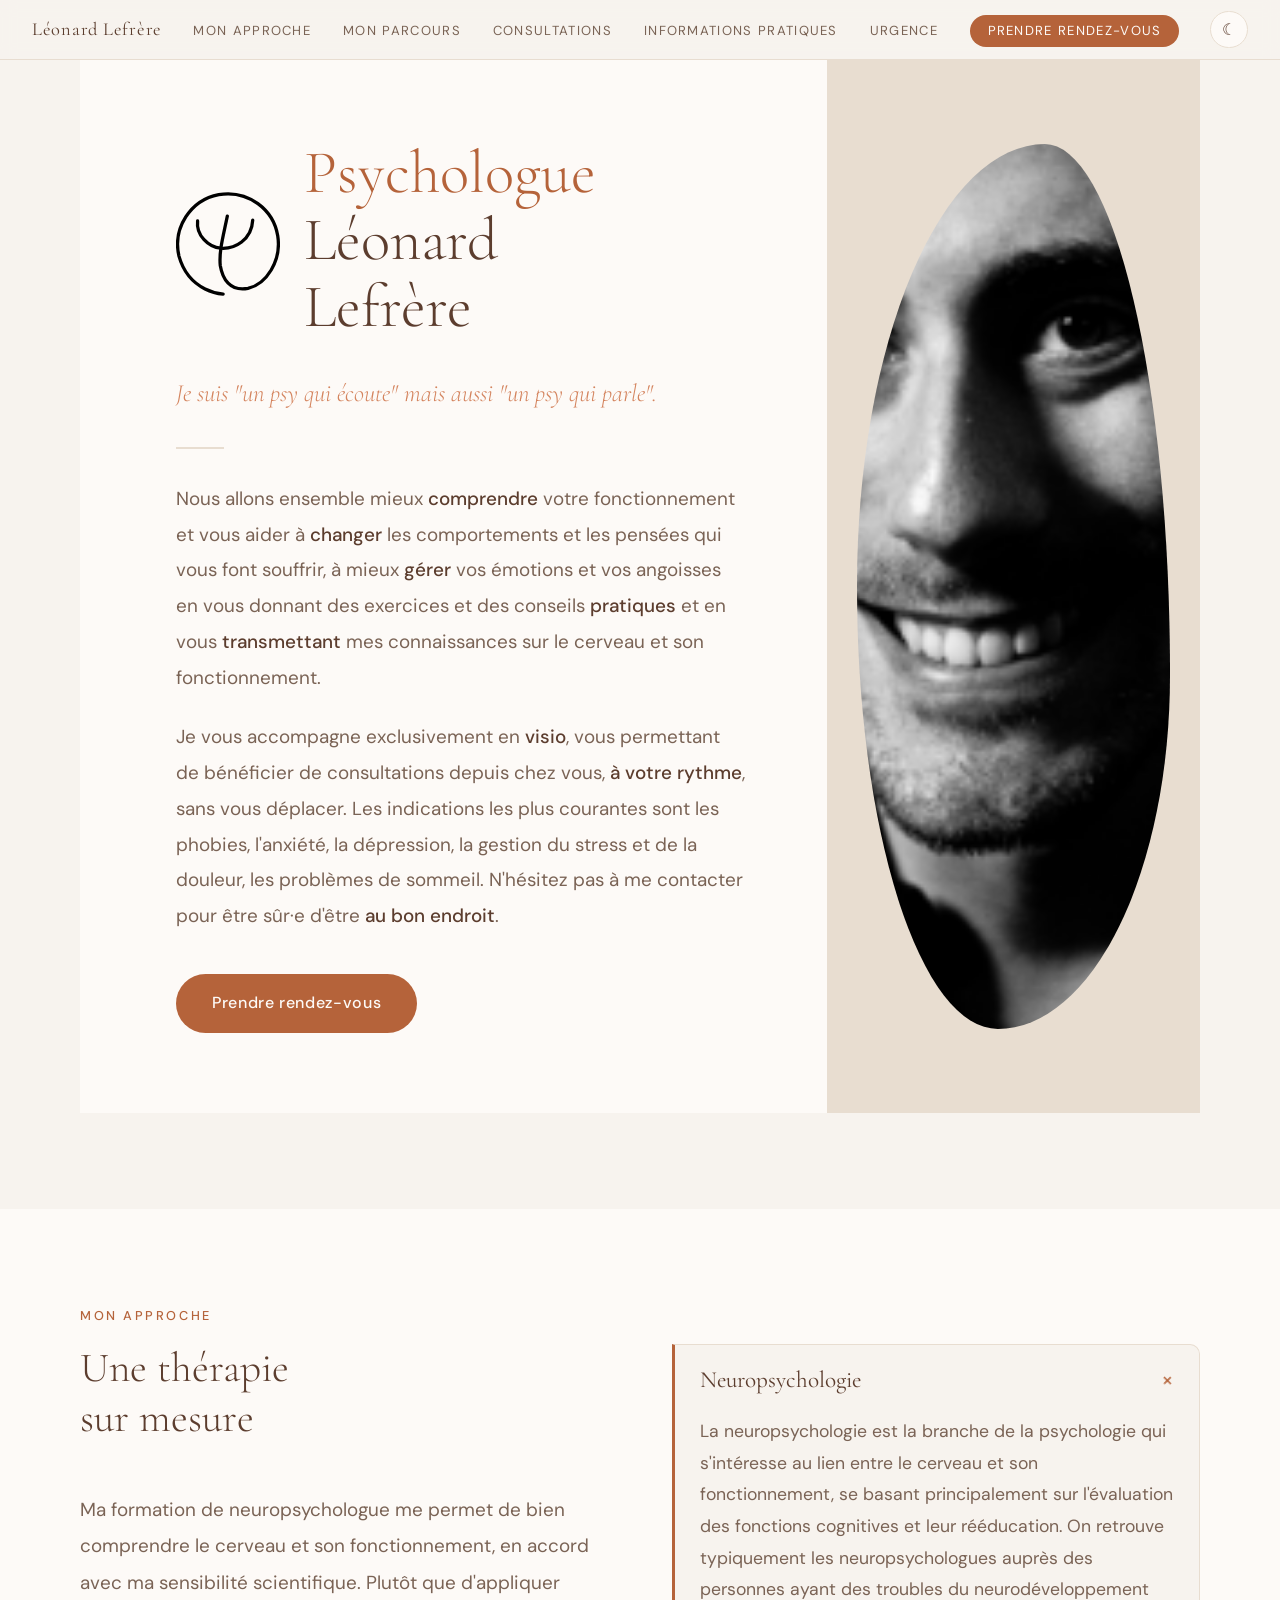
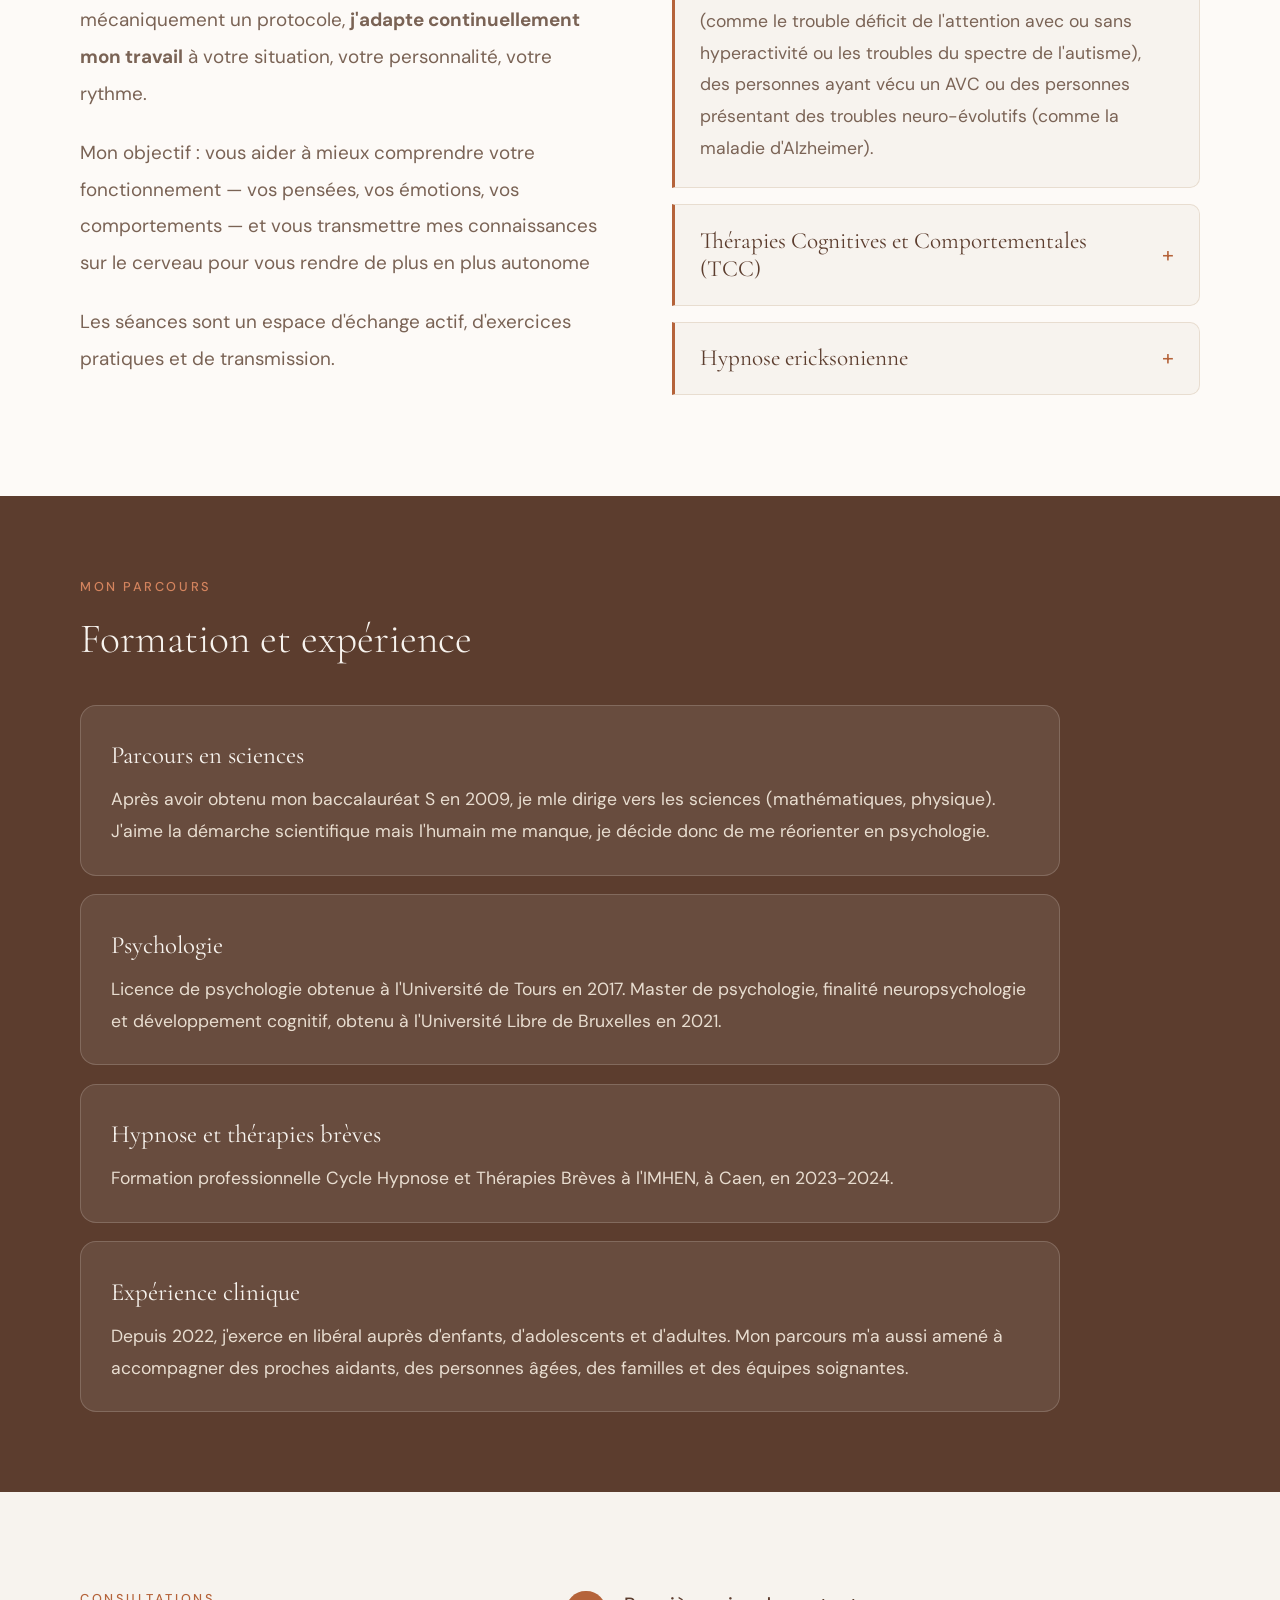
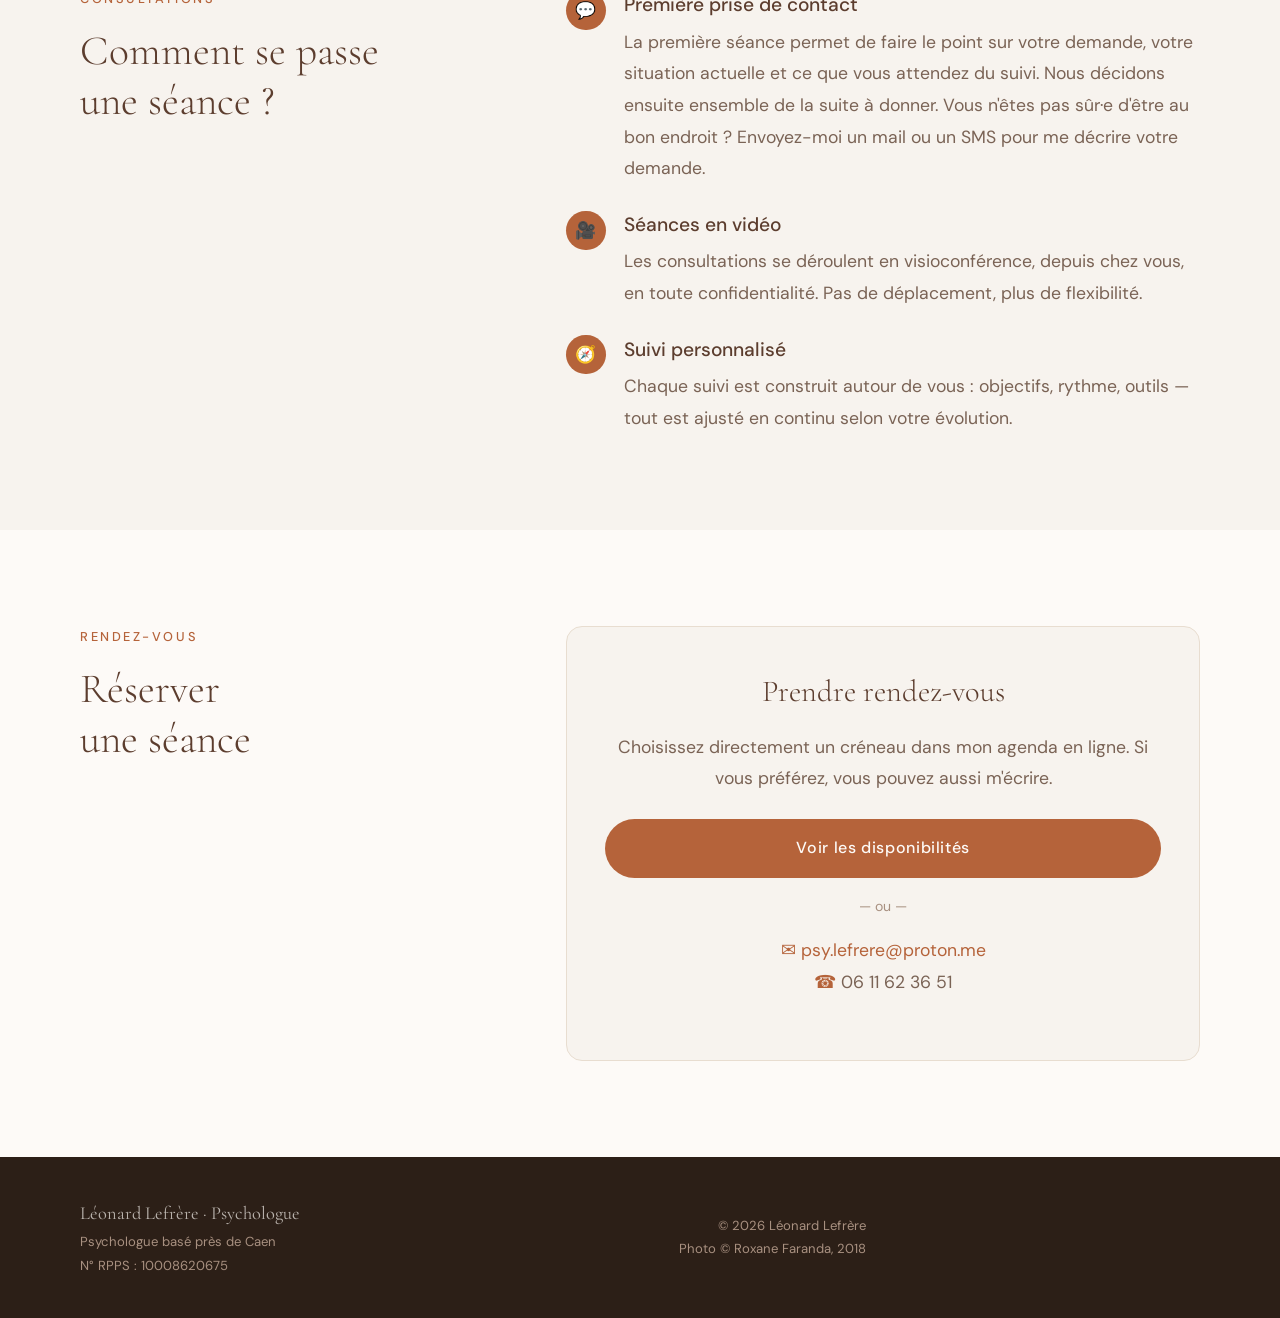
==== commit b45c88ae: "Update index.html" ====
--- a/index.html
+++ b/index.html
@@ -163,7 +163,7 @@
   document.querySelector('.hero-name').innerHTML = `${c.prenom}<br>${c.nom}`;
   document.querySelector('.hero-title').textContent = c.accroche;
   document.querySelector('.hero-intro').innerHTML = c.hero.intro;
-  document.querySelector('.hero-publics').textContent = c.hero.publics;
+  document.querySelector('.hero-publics').innerHTML = c.hero.publics;
 
   document.querySelectorAll('.btn-rdv, .nav-rdv').forEach(link => {
     link.href = c.calcom;
--- a/theme.css
+++ b/theme.css
@@ -24,6 +24,10 @@
   align-items: center;
 }
 
+.hero-intro {
+  max-width: min(920px, 100%);
+}
+
 .theme-toggle {
   width: 2.35rem;
   height: 2.35rem;
@@ -101,16 +105,18 @@
 }
 
 /* ============================================================
-   PAGE URGENCE
+   PAGES SÉPARÉES
    ============================================================ */
 
-.urgence-page {
+.urgence-page,
+.pratique-page {
   min-height: 100vh;
   background: var(--cream);
   padding-top: 60px;
 }
 
-.urgence-section {
+.urgence-section,
+.pratique-section {
   background: var(--white);
   min-height: calc(100vh - 60px);
   display: grid;
@@ -119,7 +125,8 @@
   align-items: start;
 }
 
-.urgence-intro {
+.urgence-intro,
+.pratique-intro {
   font-size: 1.18rem;
   color: var(--text-muted);
   line-height: 1.9;
@@ -167,7 +174,8 @@
   text-underline-offset: 4px;
 }
 
-:root.theme-dark .urgence-section {
+:root.theme-dark .urgence-section,
+:root.theme-dark .pratique-section {
   background: var(--white);
 }
 
@@ -181,7 +189,8 @@
     margin-right: 1rem;
   }
 
-  .urgence-section {
+  .urgence-section,
+  .pratique-section {
     grid-template-columns: 1fr;
     gap: 2.5rem;
   }
@@ -194,6 +203,7 @@
   }
 
   .urgence-intro,
+  .pratique-intro,
   .urgence-card p {
     font-size: 1.05rem;
   }
